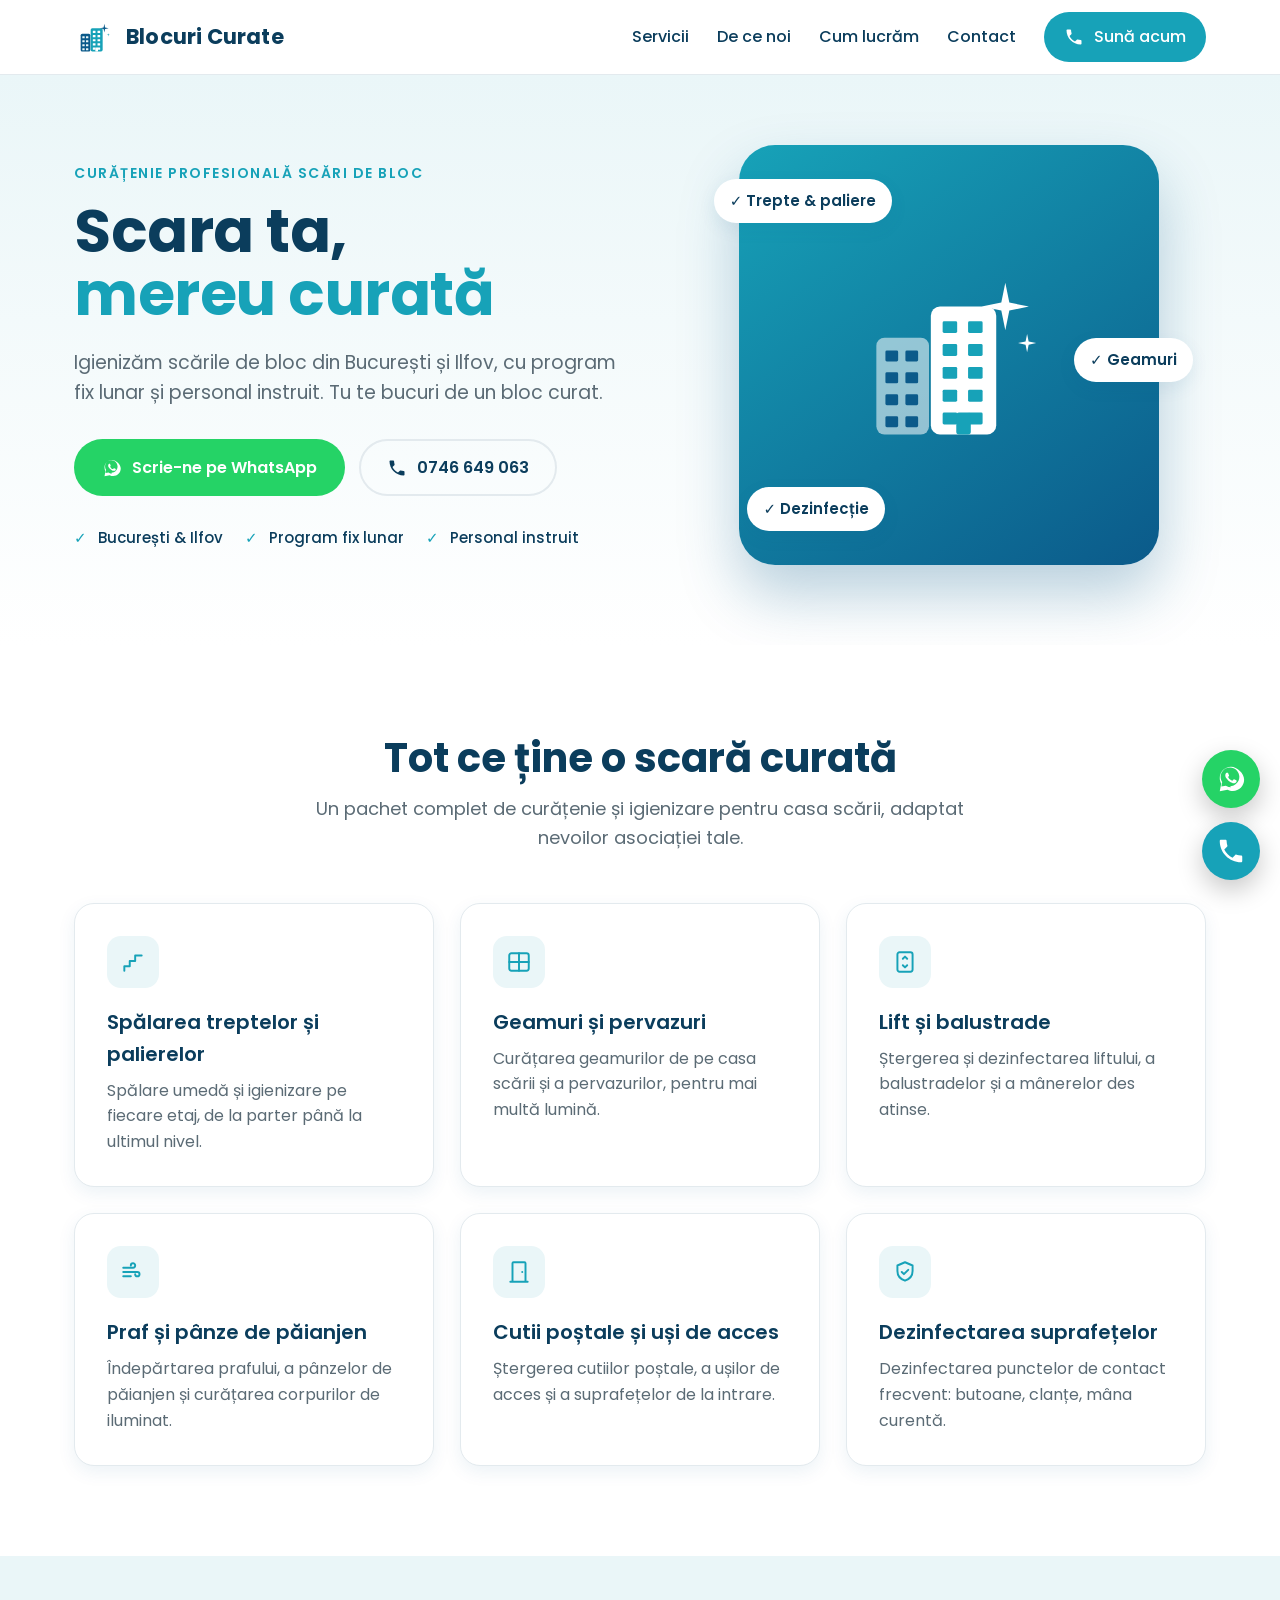
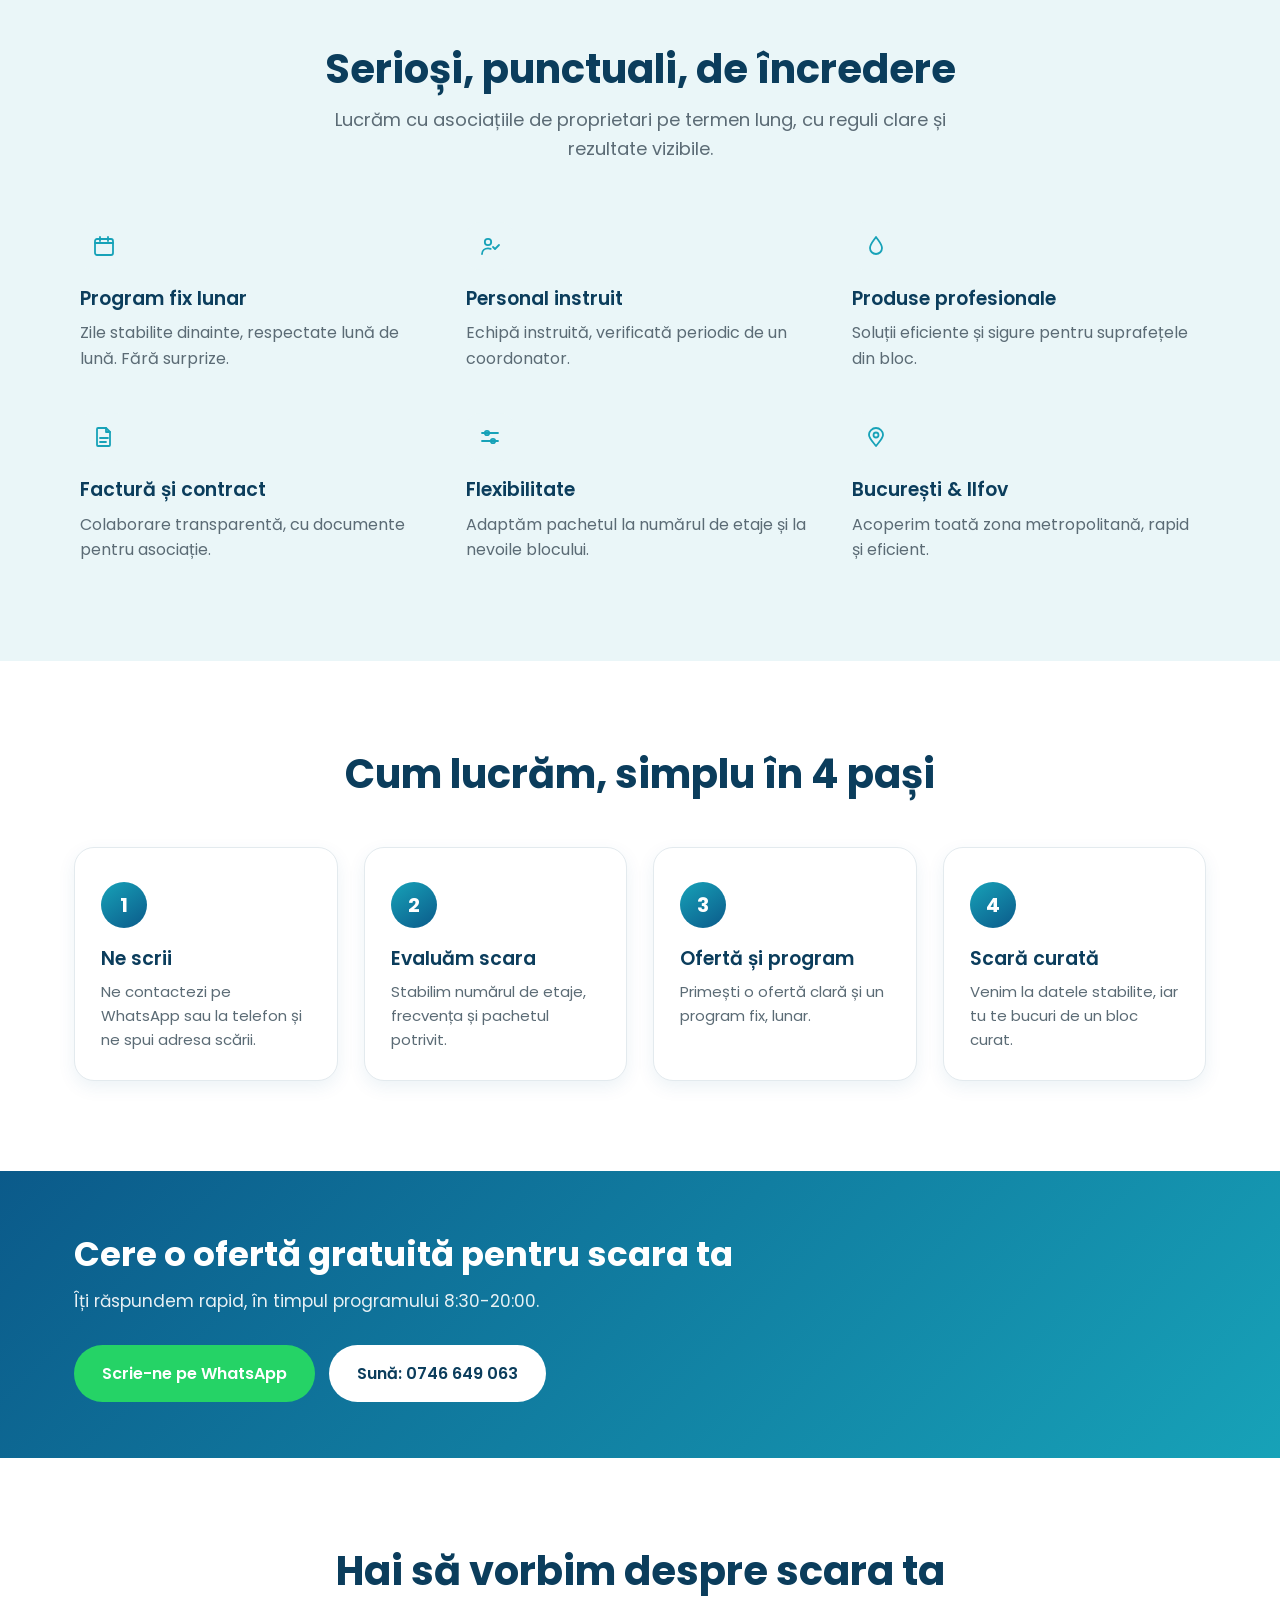
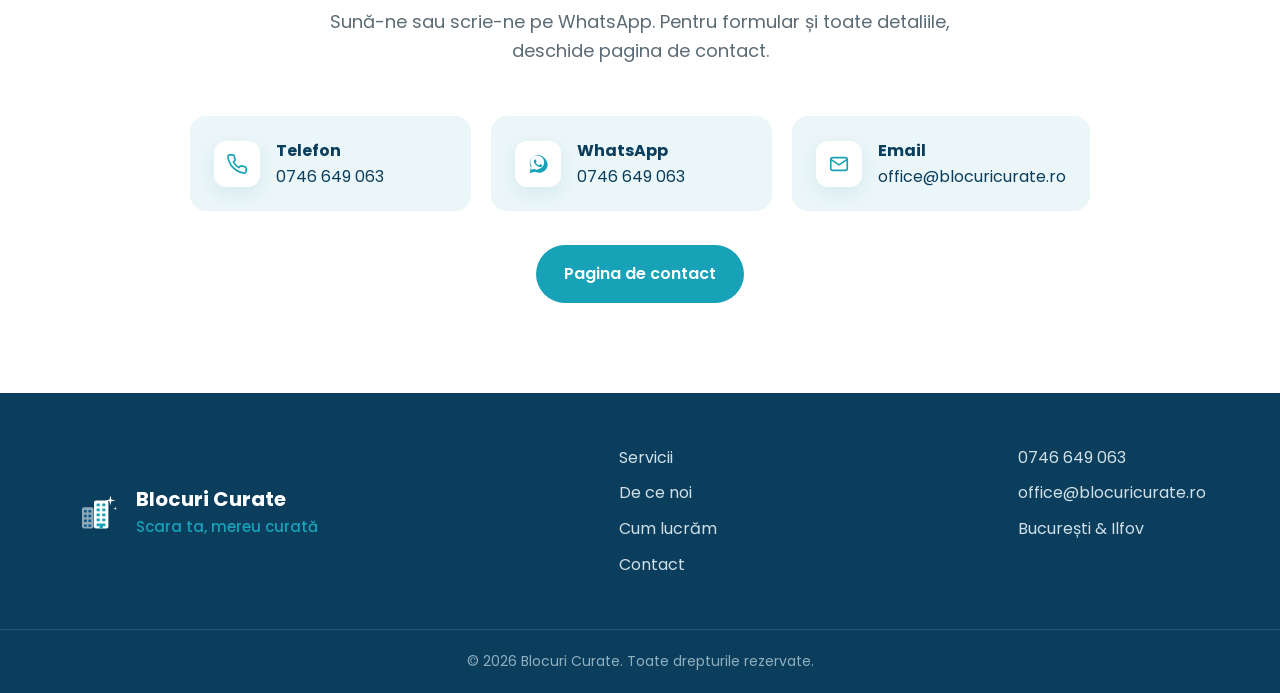
==== index.html @ 9af8fcad "Blocuri Curate - site de prezentare (preview) Site static de prezentare pentru firma de curatenie Bl" ====
<!doctype html>
<html lang="ro">
<head>
<meta charset="utf-8">
<meta name="viewport" content="width=device-width, initial-scale=1">
<title>Blocuri Curate | Curățenie profesională scări de bloc București și Ilfov</title>
<meta name="description" content="Curățenie profesională pentru scări de bloc în București și Ilfov. Program fix lunar, personal instruit, produse profesionale. Scara ta, mereu curată. Cere ofertă pe WhatsApp.">
<meta name="theme-color" content="#17A2B8">
<link rel="icon" href="assets/favicon.svg" type="image/svg+xml">
<link rel="canonical" href="https://blocuricurate.ro/">

<!-- Open Graph -->
<meta property="og:type" content="website">
<meta property="og:title" content="Blocuri Curate | Curățenie profesională scări de bloc">
<meta property="og:description" content="Program fix lunar, personal instruit, produse profesionale. Scara ta, mereu curată.">
<meta property="og:image" content="assets/og-image.png">
<meta property="og:locale" content="ro_RO">

<link rel="preload" href="assets/fonts/poppins-700-latin.woff2" as="font" type="font/woff2" crossorigin>
<link rel="preload" href="assets/fonts/poppins-400-latin.woff2" as="font" type="font/woff2" crossorigin>
<link rel="stylesheet" href="styles.css">

<!-- Local business structured data -->
<script type="application/ld+json">
{
  "@context": "https://schema.org",
  "@type": "CleaningService",
  "name": "Blocuri Curate",
  "description": "Curățenie profesională pentru scări de bloc în București și Ilfov.",
  "url": "https://blocuricurate.ro/",
  "telephone": "+40746649063",
  "areaServed": ["București", "Ilfov"],
  "slogan": "Scara ta, mereu curată",
  "openingHours": "Mo-Su 08:30-20:00"
}
</script>
</head>
<body>

<!-- ============ HEADER ============ -->
<header class="site-header" id="top">
  <div class="container header-inner">
    <a href="#top" class="brand" aria-label="Blocuri Curate - acasă">
      <img src="assets/logo-color.svg" alt="" class="brand-mark">
      <span class="brand-name">Blocuri&nbsp;Curate</span>
    </a>

    <nav class="nav" id="nav">
      <a href="#servicii">Servicii</a>
      <a href="#de-ce-noi">De ce noi</a>
      <a href="#cum-lucram">Cum lucrăm</a>
      <a href="contact.html">Contact</a>
      <a href="tel:+40746649063" class="btn btn-call btn-sm nav-cta">
        <svg viewBox="0 0 24 24" class="ico" aria-hidden="true"><path d="M6.6 10.8c1.4 2.8 3.8 5.1 6.6 6.6l2.2-2.2c.3-.3.7-.4 1-.2 1.1.4 2.3.6 3.6.6.6 0 1 .4 1 1V20c0 .6-.4 1-1 1C10.6 21 3 13.4 3 4c0-.6.4-1 1-1h3.5c.6 0 1 .4 1 1 0 1.2.2 2.4.6 3.6.1.4 0 .8-.3 1l-2.2 2.2z"/></svg>
        Sună acum
      </a>
    </nav>

    <button class="menu-toggle" id="menuToggle" aria-label="Meniu" aria-expanded="false">
      <span></span><span></span><span></span>
    </button>
  </div>
</header>

<!-- ============ HERO ============ -->
<section class="hero">
  <div class="container hero-inner">
    <div class="hero-copy">
      <span class="eyebrow">Curățenie profesională scări de bloc</span>
      <h1>Scara ta,<br><span class="accent">mereu curată</span></h1>
      <p class="lead">Igienizăm scările de bloc din București și Ilfov, cu program fix lunar și personal instruit. Tu te bucuri de un bloc curat.</p>
      <div class="hero-cta">
        <a href="https://wa.me/40746649063?text=Bun%C4%83%20ziua!%20A%C8%99%20dori%20o%20ofert%C4%83%20pentru%20cur%C4%83%C8%9Benia%20sc%C4%83rii%20de%20bloc." class="btn btn-wa" target="_blank" rel="noopener">
          <svg viewBox="0 0 32 32" class="ico" aria-hidden="true"><path d="M16 3C9.4 3 4 8.4 4 15c0 2.1.5 4.1 1.6 5.9L4 29l8.3-1.6c1.7.9 3.6 1.4 5.7 1.4h0c6.6 0 12-5.4 12-12S22.6 3 16 3zm0 21.8c-1.8 0-3.5-.5-5-1.4l-.4-.2-4.9.9.9-4.8-.2-.4c-1-1.6-1.5-3.4-1.5-5.3 0-5.5 4.5-10 10-10s10 4.5 10 10-4.5 10-9.8 10zm5.5-7.5c-.3-.2-1.8-.9-2.1-1-.3-.1-.5-.2-.7.2s-.8 1-.9 1.1c-.2.2-.3.2-.6.1-.3-.2-1.3-.5-2.5-1.5-.9-.8-1.5-1.8-1.7-2.1-.2-.3 0-.5.1-.6l.5-.5c.1-.2.2-.3.3-.5.1-.2 0-.4 0-.5s-.7-1.6-.9-2.2c-.2-.6-.5-.5-.7-.5h-.6c-.2 0-.5.1-.8.4-.3.3-1 1-1 2.5s1.1 2.9 1.2 3.1c.2.2 2.1 3.2 5.1 4.5.7.3 1.3.5 1.7.6.7.2 1.4.2 1.9.1.6-.1 1.8-.7 2-1.5.3-.7.3-1.4.2-1.5-.1-.1-.3-.2-.6-.3z"/></svg>
          Scrie-ne pe WhatsApp
        </a>
        <a href="tel:+40746649063" class="btn btn-outline">
          <svg viewBox="0 0 24 24" class="ico" aria-hidden="true"><path d="M6.6 10.8c1.4 2.8 3.8 5.1 6.6 6.6l2.2-2.2c.3-.3.7-.4 1-.2 1.1.4 2.3.6 3.6.6.6 0 1 .4 1 1V20c0 .6-.4 1-1 1C10.6 21 3 13.4 3 4c0-.6.4-1 1-1h3.5c.6 0 1 .4 1 1 0 1.2.2 2.4.6 3.6.1.4 0 .8-.3 1l-2.2 2.2z"/></svg>
          0746 649 063
        </a>
      </div>
      <ul class="hero-trust">
        <li>București &amp; Ilfov</li>
        <li>Program fix lunar</li>
        <li>Personal instruit</li>
      </ul>
    </div>

    <div class="hero-visual" aria-hidden="true">
      <div class="hero-card">
        <img src="assets/logo-white.svg" alt="" class="hero-mark">
        <div class="hero-badge badge-1">✓ Trepte &amp; paliere</div>
        <div class="hero-badge badge-2">✓ Geamuri</div>
        <div class="hero-badge badge-3">✓ Dezinfecție</div>
      </div>
    </div>
  </div>
</section>

<!-- ============ SERVICII ============ -->
<section class="section" id="servicii">
  <div class="container">
    <div class="section-head">
      <h2>Tot ce ține o scară curată</h2>
      <p>Un pachet complet de curățenie și igienizare pentru casa scării, adaptat nevoilor asociației tale.</p>
    </div>
    <div class="grid grid-3">
      <article class="card svc">
        <span class="icon-chip"><svg class="ic"><use href="assets/icons.svg#i-stairs"></use></svg></span>
        <h3>Spălarea treptelor și palierelor</h3>
        <p>Spălare umedă și igienizare pe fiecare etaj, de la parter până la ultimul nivel.</p>
      </article>
      <article class="card svc">
        <span class="icon-chip"><svg class="ic"><use href="assets/icons.svg#i-window"></use></svg></span>
        <h3>Geamuri și pervazuri</h3>
        <p>Curățarea geamurilor de pe casa scării și a pervazurilor, pentru mai multă lumină.</p>
      </article>
      <article class="card svc">
        <span class="icon-chip"><svg class="ic"><use href="assets/icons.svg#i-elevator"></use></svg></span>
        <h3>Lift și balustrade</h3>
        <p>Ștergerea și dezinfectarea liftului, a balustradelor și a mânerelor des atinse.</p>
      </article>
      <article class="card svc">
        <span class="icon-chip"><svg class="ic"><use href="assets/icons.svg#i-wind"></use></svg></span>
        <h3>Praf și pânze de păianjen</h3>
        <p>Îndepărtarea prafului, a pânzelor de păianjen și curățarea corpurilor de iluminat.</p>
      </article>
      <article class="card svc">
        <span class="icon-chip"><svg class="ic"><use href="assets/icons.svg#i-door"></use></svg></span>
        <h3>Cutii poștale și uși de acces</h3>
        <p>Ștergerea cutiilor poștale, a ușilor de acces și a suprafețelor de la intrare.</p>
      </article>
      <article class="card svc">
        <span class="icon-chip"><svg class="ic"><use href="assets/icons.svg#i-shield"></use></svg></span>
        <h3>Dezinfectarea suprafețelor</h3>
        <p>Dezinfectarea punctelor de contact frecvent: butoane, clanțe, mâna curentă.</p>
      </article>
    </div>
  </div>
</section>

<!-- ============ DE CE NOI ============ -->
<section class="section section-alt" id="de-ce-noi">
  <div class="container">
    <div class="section-head">
      <h2>Serioși, punctuali, de încredere</h2>
      <p>Lucrăm cu asociațiile de proprietari pe termen lung, cu reguli clare și rezultate vizibile.</p>
    </div>
    <div class="grid grid-3">
      <div class="feat"><span class="icon-chip"><svg class="ic"><use href="assets/icons.svg#i-calendar"></use></svg></span><h3>Program fix lunar</h3><p>Zile stabilite dinainte, respectate lună de lună. Fără surprize.</p></div>
      <div class="feat"><span class="icon-chip"><svg class="ic"><use href="assets/icons.svg#i-user-check"></use></svg></span><h3>Personal instruit</h3><p>Echipă instruită, verificată periodic de un coordonator.</p></div>
      <div class="feat"><span class="icon-chip"><svg class="ic"><use href="assets/icons.svg#i-droplet"></use></svg></span><h3>Produse profesionale</h3><p>Soluții eficiente și sigure pentru suprafețele din bloc.</p></div>
      <div class="feat"><span class="icon-chip"><svg class="ic"><use href="assets/icons.svg#i-file"></use></svg></span><h3>Factură și contract</h3><p>Colaborare transparentă, cu documente pentru asociație.</p></div>
      <div class="feat"><span class="icon-chip"><svg class="ic"><use href="assets/icons.svg#i-sliders"></use></svg></span><h3>Flexibilitate</h3><p>Adaptăm pachetul la numărul de etaje și la nevoile blocului.</p></div>
      <div class="feat"><span class="icon-chip"><svg class="ic"><use href="assets/icons.svg#i-pin"></use></svg></span><h3>București &amp; Ilfov</h3><p>Acoperim toată zona metropolitană, rapid și eficient.</p></div>
    </div>
  </div>
</section>

<!-- ============ CUM LUCRAM ============ -->
<section class="section" id="cum-lucram">
  <div class="container">
    <div class="section-head">
      <h2>Cum lucrăm, simplu în 4 pași</h2>
    </div>
    <div class="grid grid-4 steps">
      <div class="step"><span class="step-n">1</span><h3>Ne scrii</h3><p>Ne contactezi pe WhatsApp sau la telefon și ne spui adresa scării.</p></div>
      <div class="step"><span class="step-n">2</span><h3>Evaluăm scara</h3><p>Stabilim numărul de etaje, frecvența și pachetul potrivit.</p></div>
      <div class="step"><span class="step-n">3</span><h3>Ofertă și program</h3><p>Primești o ofertă clară și un program fix, lunar.</p></div>
      <div class="step"><span class="step-n">4</span><h3>Scară curată</h3><p>Venim la datele stabilite, iar tu te bucuri de un bloc curat.</p></div>
    </div>
  </div>
</section>

<!-- ============ CTA BAND ============ -->
<section class="cta-band">
  <div class="container cta-inner">
    <div>
      <h2>Cere o ofertă gratuită pentru scara ta</h2>
      <p>Îți răspundem rapid, în timpul programului 8:30-20:00.</p>
    </div>
    <div class="cta-actions">
      <a href="https://wa.me/40746649063?text=Bun%C4%83%20ziua!%20A%C8%99%20dori%20o%20ofert%C4%83%20pentru%20cur%C4%83%C8%9Benia%20sc%C4%83rii%20de%20bloc." class="btn btn-wa" target="_blank" rel="noopener">Scrie-ne pe WhatsApp</a>
      <a href="tel:+40746649063" class="btn btn-light">Sună: 0746 649 063</a>
    </div>
  </div>
</section>

<!-- ============ CONTACT ============ -->
<section class="section" id="contact">
  <div class="container">
    <div class="section-head">
      <h2>Hai să vorbim despre scara ta</h2>
      <p>Sună-ne sau scrie-ne pe WhatsApp. Pentru formular și toate detaliile, deschide pagina de contact.</p>
    </div>

    <div class="quick-contact">
      <a class="qcard" href="tel:+40746649063">
        <span class="info-ico"><svg class="ic"><use href="assets/icons.svg#i-phone"></use></svg></span>
        <span><strong>Telefon</strong><br>0746 649 063</span>
      </a>
      <a class="qcard" href="https://wa.me/40746649063" target="_blank" rel="noopener">
        <span class="info-ico"><svg class="ic"><use href="assets/icons.svg#i-whatsapp"></use></svg></span>
        <span><strong>WhatsApp</strong><br>0746 649 063</span>
      </a>
      <a class="qcard" href="mailto:office@blocuricurate.ro">
        <span class="info-ico"><svg class="ic"><use href="assets/icons.svg#i-mail"></use></svg></span>
        <span><strong>Email</strong><br>office@blocuricurate.ro</span>
      </a>
    </div>

    <div class="center-cta">
      <a href="contact.html" class="btn btn-call">Pagina de contact</a>
    </div>
  </div>
</section>

<!-- ============ FOOTER ============ -->
<footer class="site-footer">
  <div class="container footer-inner">
    <div class="footer-brand">
      <img src="assets/logo-white.svg" alt="" class="footer-mark">
      <div>
        <div class="footer-name">Blocuri Curate</div>
        <div class="footer-tag">Scara ta, mereu curată</div>
      </div>
    </div>
    <nav class="footer-nav">
      <a href="#servicii">Servicii</a>
      <a href="#de-ce-noi">De ce noi</a>
      <a href="#cum-lucram">Cum lucrăm</a>
      <a href="contact.html">Contact</a>
    </nav>
    <div class="footer-contact">
      <a href="tel:+40746649063">0746 649 063</a>
      <a href="mailto:office@blocuricurate.ro">office@blocuricurate.ro</a>
      <span>București &amp; Ilfov</span>
    </div>
  </div>
  <div class="footer-bottom">
    <div class="container">© <span id="year"></span> Blocuri Curate. Toate drepturile rezervate.</div>
  </div>
</footer>

<!-- ============ FLOATING ACTIONS ============ -->
<div class="fab-stack">
  <a href="https://wa.me/40746649063?text=Bun%C4%83%20ziua!%20A%C8%99%20dori%20o%20ofert%C4%83%20pentru%20cur%C4%83%C8%9Benia%20sc%C4%83rii%20de%20bloc." class="fab fab-wa" target="_blank" rel="noopener" aria-label="Scrie-ne pe WhatsApp">
    <svg viewBox="0 0 32 32" aria-hidden="true"><path d="M16 3C9.4 3 4 8.4 4 15c0 2.1.5 4.1 1.6 5.9L4 29l8.3-1.6c1.7.9 3.6 1.4 5.7 1.4h0c6.6 0 12-5.4 12-12S22.6 3 16 3zm0 21.8c-1.8 0-3.5-.5-5-1.4l-.4-.2-4.9.9.9-4.8-.2-.4c-1-1.6-1.5-3.4-1.5-5.3 0-5.5 4.5-10 10-10s10 4.5 10 10-4.5 10-9.8 10zm5.5-7.5c-.3-.2-1.8-.9-2.1-1-.3-.1-.5-.2-.7.2s-.8 1-.9 1.1c-.2.2-.3.2-.6.1-.3-.2-1.3-.5-2.5-1.5-.9-.8-1.5-1.8-1.7-2.1-.2-.3 0-.5.1-.6l.5-.5c.1-.2.2-.3.3-.5.1-.2 0-.4 0-.5s-.7-1.6-.9-2.2c-.2-.6-.5-.5-.7-.5h-.6c-.2 0-.5.1-.8.4-.3.3-1 1-1 2.5s1.1 2.9 1.2 3.1c.2.2 2.1 3.2 5.1 4.5.7.3 1.3.5 1.7.6.7.2 1.4.2 1.9.1.6-.1 1.8-.7 2-1.5.3-.7.3-1.4.2-1.5-.1-.1-.3-.2-.6-.3z"/></svg>
  </a>
  <a href="tel:+40746649063" class="fab fab-call" aria-label="Sună acum">
    <svg viewBox="0 0 24 24" aria-hidden="true"><path d="M6.6 10.8c1.4 2.8 3.8 5.1 6.6 6.6l2.2-2.2c.3-.3.7-.4 1-.2 1.1.4 2.3.6 3.6.6.6 0 1 .4 1 1V20c0 .6-.4 1-1 1C10.6 21 3 13.4 3 4c0-.6.4-1 1-1h3.5c.6 0 1 .4 1 1 0 1.2.2 2.4.6 3.6.1.4 0 .8-.3 1l-2.2 2.2z"/></svg>
  </a>
</div>

<script src="script.js"></script>
</body>
</html>
---- styles.css ----
/* ============ FONTS (self-hosted Poppins) ============ */
@font-face{font-family:'Poppins';font-style:normal;font-weight:400;font-display:swap;src:url(assets/fonts/poppins-400-latin.woff2) format('woff2');unicode-range:U+0000-00FF,U+0131,U+0152-0153,U+02BB-02BC,U+02C6,U+02DA,U+02DC,U+0304,U+0308,U+0329,U+2000-206F,U+20AC,U+2122,U+2191,U+2193,U+2212,U+2215,U+FEFF,U+FFFD}
@font-face{font-family:'Poppins';font-style:normal;font-weight:400;font-display:swap;src:url(assets/fonts/poppins-400-latinext.woff2) format('woff2');unicode-range:U+0100-02BA,U+02BD-02C5,U+02C7-02CC,U+02CE-02D7,U+02DD-02FF,U+0304,U+0308,U+0329,U+1D00-1DBF,U+1E00-1E9F,U+1EF2-1EFF,U+2020,U+20A0-20AB,U+20AD-20C0,U+2113,U+2C60-2C7F,U+A720-A7FF}
@font-face{font-family:'Poppins';font-style:normal;font-weight:500;font-display:swap;src:url(assets/fonts/poppins-500-latin.woff2) format('woff2');unicode-range:U+0000-00FF,U+0131,U+0152-0153,U+02BB-02BC,U+02C6,U+02DA,U+02DC,U+0304,U+0308,U+0329,U+2000-206F,U+20AC,U+2122,U+2191,U+2193,U+2212,U+2215,U+FEFF,U+FFFD}
@font-face{font-family:'Poppins';font-style:normal;font-weight:500;font-display:swap;src:url(assets/fonts/poppins-500-latinext.woff2) format('woff2');unicode-range:U+0100-02BA,U+02BD-02C5,U+02C7-02CC,U+02CE-02D7,U+02DD-02FF,U+0304,U+0308,U+0329,U+1D00-1DBF,U+1E00-1E9F,U+1EF2-1EFF,U+2020,U+20A0-20AB,U+20AD-20C0,U+2113,U+2C60-2C7F,U+A720-A7FF}
@font-face{font-family:'Poppins';font-style:normal;font-weight:600;font-display:swap;src:url(assets/fonts/poppins-600-latin.woff2) format('woff2');unicode-range:U+0000-00FF,U+0131,U+0152-0153,U+02BB-02BC,U+02C6,U+02DA,U+02DC,U+0304,U+0308,U+0329,U+2000-206F,U+20AC,U+2122,U+2191,U+2193,U+2212,U+2215,U+FEFF,U+FFFD}
@font-face{font-family:'Poppins';font-style:normal;font-weight:600;font-display:swap;src:url(assets/fonts/poppins-600-latinext.woff2) format('woff2');unicode-range:U+0100-02BA,U+02BD-02C5,U+02C7-02CC,U+02CE-02D7,U+02DD-02FF,U+0304,U+0308,U+0329,U+1D00-1DBF,U+1E00-1E9F,U+1EF2-1EFF,U+2020,U+20A0-20AB,U+20AD-20C0,U+2113,U+2C60-2C7F,U+A720-A7FF}
@font-face{font-family:'Poppins';font-style:normal;font-weight:700;font-display:swap;src:url(assets/fonts/poppins-700-latin.woff2) format('woff2');unicode-range:U+0000-00FF,U+0131,U+0152-0153,U+02BB-02BC,U+02C6,U+02DA,U+02DC,U+0304,U+0308,U+0329,U+2000-206F,U+20AC,U+2122,U+2191,U+2193,U+2212,U+2215,U+FEFF,U+FFFD}
@font-face{font-family:'Poppins';font-style:normal;font-weight:700;font-display:swap;src:url(assets/fonts/poppins-700-latinext.woff2) format('woff2');unicode-range:U+0100-02BA,U+02BD-02C5,U+02C7-02CC,U+02CE-02D7,U+02DD-02FF,U+0304,U+0308,U+0329,U+1D00-1DBF,U+1E00-1E9F,U+1EF2-1EFF,U+2020,U+20A0-20AB,U+20AD-20C0,U+2113,U+2C60-2C7F,U+A720-A7FF}

/* ============ TOKENS ============ */
:root{
  --teal:#17A2B8; --teal-dk:#0E7C8F; --blue:#0B5A8A; --ink:#0B3D5C;
  --mist:#EAF6F8; --grey:#5B6B75; --line:#E3EAEE; --wa:#25D366; --wa-dk:#1DA851;
  --white:#fff; --surface:#ffffff; --page-bg:#ffffff; --header-bg:rgba(255,255,255,.9); --footer-bg:#0B3D5C;
  --radius:20px; --shadow:0 14px 40px rgba(11,90,138,.10);
  --shadow-sm:0 6px 18px rgba(11,90,138,.08);
  --container:1180px;
}
@media (prefers-color-scheme:dark){
  :root{
    --teal:#2CC4DB; --teal-dk:#17A2B8; --blue:#3A9BD1; --ink:#EAF4F8;
    --mist:#122A36; --grey:#9DB4BF; --line:#24414F;
    --surface:#13252F; --page-bg:#0D1A21; --header-bg:rgba(13,26,33,.85); --footer-bg:#0A151B;
    --shadow:0 14px 40px rgba(0,0,0,.45); --shadow-sm:0 6px 18px rgba(0,0,0,.35);
  }
}
*{margin:0;padding:0;box-sizing:border-box}
html{scroll-behavior:smooth}
html,body{overflow-x:hidden}
body{
  font-family:'Poppins',system-ui,-apple-system,Segoe UI,Roboto,sans-serif;
  color:var(--ink); background:var(--page-bg); line-height:1.6;
  -webkit-font-smoothing:antialiased;
}
img{max-width:100%;display:block}
a{color:inherit;text-decoration:none}
.container{max-width:var(--container);margin:0 auto;padding:0 24px}

/* ============ BUTTONS ============ */
.btn{
  display:inline-flex;align-items:center;gap:10px;justify-content:center;
  font-weight:600;font-size:16px;padding:14px 26px;border-radius:50px;
  border:2px solid transparent;cursor:pointer;transition:.2s ease;white-space:nowrap;
}
.btn .ico{width:20px;height:20px;fill:currentColor;flex:0 0 auto}
.btn-wa{background:var(--wa);color:#fff}
.btn-wa:hover{background:var(--wa-dk);transform:translateY(-2px)}
.btn-call{background:var(--teal);color:#fff}
.btn-call:hover{background:var(--teal-dk)}
.btn-outline{background:transparent;color:var(--ink);border-color:var(--line)}
.btn-outline:hover{border-color:var(--teal);color:var(--teal)}
.btn-light{background:#fff;color:#0B3D5C}
.btn-light:hover{transform:translateY(-2px)}
.btn-sm{padding:10px 18px;font-size:15px}
.btn-block{width:100%}

/* ============ HEADER ============ */
.site-header{
  position:sticky;top:0;z-index:50;background:var(--header-bg);
  backdrop-filter:blur(10px);border-bottom:1px solid var(--line);
}
.header-inner{display:flex;align-items:center;justify-content:space-between;height:74px}
.brand{display:flex;align-items:center;gap:12px}
.brand-mark{width:40px;height:40px}
.brand-name{font-weight:700;font-size:21px;color:var(--ink);letter-spacing:.2px}
.nav{display:flex;align-items:center;gap:28px}
.nav>a{font-weight:500;color:var(--ink);font-size:16px;transition:.2s}
.nav>a:hover{color:var(--teal)}
.nav .nav-cta{color:#fff}
.menu-toggle{display:none;flex-direction:column;gap:5px;background:none;border:0;cursor:pointer;padding:8px}
.menu-toggle span{width:26px;height:3px;background:var(--ink);border-radius:3px;transition:.25s}

/* ============ HERO ============ */
.hero{background:linear-gradient(180deg,var(--mist) 0%,var(--page-bg) 100%);overflow:hidden}
.hero-inner{display:grid;grid-template-columns:1.05fr .95fr;gap:50px;align-items:center;padding:70px 24px 80px}
.hero-copy,.hero-visual{min-width:0}
.eyebrow{display:inline-block;font-weight:600;font-size:14px;letter-spacing:1.5px;text-transform:uppercase;color:var(--teal);margin-bottom:16px}
.hero h1{font-size:clamp(38px,5.5vw,60px);line-height:1.05;font-weight:700;color:var(--ink);letter-spacing:-.5px}
.hero h1 .accent{color:var(--teal)}
.lead{font-size:19px;color:var(--grey);margin:22px 0 30px;max-width:560px}
.hero-cta{display:flex;flex-wrap:wrap;gap:14px}
.hero-trust{list-style:none;display:flex;flex-wrap:wrap;gap:22px;margin-top:30px}
.hero-trust li{position:relative;padding-left:24px;font-weight:500;color:var(--ink);font-size:15px}
.hero-trust li::before{content:"✓";position:absolute;left:0;color:var(--teal);font-weight:700}

.hero-visual{display:flex;justify-content:center}
.hero-card{
  position:relative;width:min(420px,90%);aspect-ratio:1/1;border-radius:36px;
  background:linear-gradient(145deg,var(--teal) 0%,var(--blue) 100%);
  box-shadow:0 30px 60px rgba(11,90,138,.28);display:flex;align-items:center;justify-content:center;
}
.hero-mark{width:52%}
.hero-badge{
  position:absolute;background:var(--surface);color:var(--ink);font-weight:600;font-size:15px;
  padding:10px 16px;border-radius:50px;box-shadow:var(--shadow-sm);white-space:nowrap;
}
.badge-1{top:8%;left:-6%}
.badge-2{top:46%;right:-8%}
.badge-3{bottom:8%;left:2%}

/* ============ SECTIONS ============ */
.section{padding:90px 0}
.section-alt{background:var(--mist)}
.section-head{text-align:center;max-width:680px;margin:0 auto 50px}
.section-head h2{font-size:clamp(28px,3.5vw,40px);font-weight:700;color:var(--ink);line-height:1.15}
.section-head p{color:var(--grey);font-size:18px;margin-top:14px}

.grid{display:grid;gap:26px}
.grid-3{grid-template-columns:repeat(3,1fr)}
.grid-4{grid-template-columns:repeat(4,1fr)}

.card{background:var(--surface);border:1px solid var(--line);border-radius:var(--radius);padding:32px;box-shadow:var(--shadow-sm);transition:.25s}
.svc:hover{transform:translateY(-4px);box-shadow:var(--shadow);border-color:transparent}
.ic{width:1em;height:1em;display:block}
.icon-chip{display:inline-flex;align-items:center;justify-content:center;width:52px;height:52px;border-radius:14px;background:var(--mist);color:var(--teal);margin-bottom:18px}
.icon-chip .ic{width:26px;height:26px}
.svc h3{font-size:20px;font-weight:600;margin-bottom:8px}
.svc p{color:var(--grey);font-size:16px}

.feat{padding:8px 6px}
.feat .icon-chip{width:48px;height:48px;margin-bottom:14px}
.feat .icon-chip .ic{width:24px;height:24px}
.feat h3{font-size:19px;font-weight:600;margin-bottom:6px}
.feat p{color:var(--grey);font-size:16px}

.steps .step{position:relative;background:var(--surface);border:1px solid var(--line);border-radius:var(--radius);padding:34px 26px 28px;box-shadow:var(--shadow-sm)}
.step-n{display:flex;align-items:center;justify-content:center;width:46px;height:46px;border-radius:50%;
  background:linear-gradient(145deg,var(--teal),var(--blue));color:#fff;font-weight:700;font-size:20px;margin-bottom:16px}
.step h3{font-size:19px;font-weight:600;margin-bottom:6px}
.step p{color:var(--grey);font-size:15px}

/* ============ CTA BAND ============ */
.cta-band{background:linear-gradient(135deg,var(--blue) 0%,var(--teal) 100%);color:#fff}
.cta-inner{display:flex;align-items:center;justify-content:space-between;gap:30px;padding:56px 24px;flex-wrap:wrap}
.cta-band h2{font-size:clamp(24px,3vw,34px);font-weight:700}
.cta-band p{opacity:.9;margin-top:6px;font-size:17px}
.cta-actions{display:flex;gap:14px;flex-wrap:wrap}

/* ============ CONTACT ============ */
.contact-grid{display:grid;grid-template-columns:1fr 1.1fr;gap:34px;align-items:start}
.contact-info{display:flex;flex-direction:column;gap:14px}
.info-row{display:flex;align-items:center;gap:16px;background:var(--mist);border-radius:16px;padding:20px 22px;transition:.2s}
a.info-row:hover{background:#dff0f4;transform:translateX(3px)}
.info-ico{flex:0 0 auto;width:46px;height:46px;background:var(--surface);color:var(--teal);border-radius:12px;display:flex;align-items:center;justify-content:center;box-shadow:var(--shadow-sm)}
.info-ico .ic{width:22px;height:22px}
.info-row strong{color:var(--ink);font-weight:600}
.info-row span:last-child{color:var(--grey);font-size:16px;line-height:1.4}

.contact-form{display:flex;flex-direction:column;gap:16px}
.field{display:flex;flex-direction:column;gap:6px}
.field label{font-weight:600;font-size:14px;color:var(--ink)}
.field input,.field textarea{
  font-family:inherit;font-size:16px;padding:13px 16px;border:1.5px solid var(--line);
  border-radius:12px;background:var(--surface);color:var(--ink);transition:.2s;resize:vertical;
}
.field input:focus,.field textarea:focus{outline:none;border-color:var(--teal);box-shadow:0 0 0 3px rgba(23,162,184,.12)}
.form-note{font-size:13px;color:var(--grey);text-align:center;margin-top:4px}
.form-note a{color:var(--teal);font-weight:600}

/* ============ QUICK CONTACT (home) ============ */
.quick-contact{display:grid;grid-template-columns:repeat(3,1fr);gap:20px;max-width:900px;margin:0 auto}
.qcard{display:flex;align-items:center;gap:16px;background:var(--mist);border-radius:16px;padding:22px 24px;transition:.2s}
.qcard:hover{background:#dff0f4;transform:translateY(-3px)}
.center-cta{text-align:center;margin-top:34px}

/* ============ CONTACT PAGE ============ */
.page-hero{background:linear-gradient(180deg,var(--mist) 0%,#fff 100%);padding:64px 0 40px;text-align:center}
.page-hero .eyebrow{margin-bottom:12px}
.page-hero h1{font-size:clamp(30px,4vw,44px);font-weight:700;color:var(--ink)}
.page-hero p{color:var(--grey);font-size:18px;margin:14px auto 0;max-width:620px}
.map-wrap{margin-top:44px;border-radius:var(--radius);overflow:hidden;border:1px solid var(--line);box-shadow:var(--shadow-sm)}
.map-wrap iframe{display:block;width:100%;height:360px;border:0}

/* ============ FOOTER ============ */
.site-footer{background:var(--footer-bg);color:#cfe0e8}
.footer-inner{display:flex;justify-content:space-between;gap:30px;padding:52px 24px;flex-wrap:wrap}
.footer-brand{display:flex;align-items:center;gap:14px}
.footer-mark{width:48px;height:48px}
.footer-name{font-weight:700;font-size:20px;color:#fff}
.footer-tag{color:var(--teal);font-weight:500;font-size:15px}
.footer-nav{display:flex;flex-direction:column;gap:10px}
.footer-nav a:hover{color:#fff}
.footer-contact{display:flex;flex-direction:column;gap:10px}
.footer-contact a:hover{color:#fff}
.footer-bottom{border-top:1px solid rgba(255,255,255,.12);padding:20px 0;font-size:14px;color:#8fb0bf;text-align:center}

/* ============ FLOATING ACTIONS ============ */
.fab-stack{position:fixed;right:20px;bottom:20px;z-index:60;display:flex;flex-direction:column;gap:14px}
.fab{width:58px;height:58px;border-radius:50%;display:flex;align-items:center;justify-content:center;
  box-shadow:0 10px 26px rgba(0,0,0,.22);transition:.2s;color:#fff}
.fab svg{width:30px;height:30px;fill:#fff}
.fab:hover{transform:scale(1.08)}
.fab-wa{background:var(--wa)}
.fab-call{background:var(--teal)}
.fab-wa{animation:pulse 2.4s infinite}
@keyframes pulse{0%{box-shadow:0 10px 26px rgba(0,0,0,.22),0 0 0 0 rgba(37,211,102,.5)}70%{box-shadow:0 10px 26px rgba(0,0,0,.22),0 0 0 16px rgba(37,211,102,0)}100%{box-shadow:0 10px 26px rgba(0,0,0,.22),0 0 0 0 rgba(37,211,102,0)}}

/* ============ REVEAL ============ */
.reveal{opacity:0;transform:translateY(24px);transition:opacity .6s ease,transform .6s ease}
.reveal.in{opacity:1;transform:none}

/* ============ RESPONSIVE ============ */
@media (max-width:900px){
  .grid-3{grid-template-columns:repeat(2,1fr)}
  .grid-4{grid-template-columns:repeat(2,1fr)}
  .hero-inner{grid-template-columns:1fr;padding-bottom:60px}
  .hero-visual{order:-1}
  .hero-card{width:min(320px,80%)}
  .contact-grid{grid-template-columns:1fr}
  .nav{
    position:fixed;top:74px;left:0;right:0;background:var(--surface);flex-direction:column;
    align-items:stretch;gap:0;padding:10px 24px 20px;border-bottom:1px solid var(--line);
    transform:translateY(-140%);transition:transform .3s ease;box-shadow:var(--shadow)
  }
  .nav.open{transform:translateY(0)}
  .nav>a{padding:14px 4px;border-bottom:1px solid var(--line)}
  .nav .nav-cta{margin-top:12px;justify-content:center}
  .menu-toggle{display:flex}
  .menu-toggle.open span:nth-child(1){transform:translateY(8px) rotate(45deg)}
  .menu-toggle.open span:nth-child(2){opacity:0}
  .menu-toggle.open span:nth-child(3){transform:translateY(-8px) rotate(-45deg)}
}
@media (max-width:560px){
  .grid-3,.grid-4{grid-template-columns:1fr}
  .section{padding:64px 0}
  .cta-inner{flex-direction:column;text-align:center}
  .cta-actions{justify-content:center}
  .footer-inner{flex-direction:column}
  .hero-badge{font-size:13px;padding:8px 12px}
  .badge-1{left:0}
  .badge-2{right:0}
  .badge-3{left:0}
  .quick-contact{grid-template-columns:1fr}
}

/* ============ REDUCED MOTION (a11y) ============ */
@media (prefers-reduced-motion: reduce){
  *,*::before,*::after{animation-duration:.001ms!important;animation-iteration-count:1!important;transition-duration:.001ms!important;scroll-behavior:auto!important}
  html{scroll-behavior:auto}
  .reveal{opacity:1!important;transform:none!important}
  .fab-wa{animation:none!important}
}
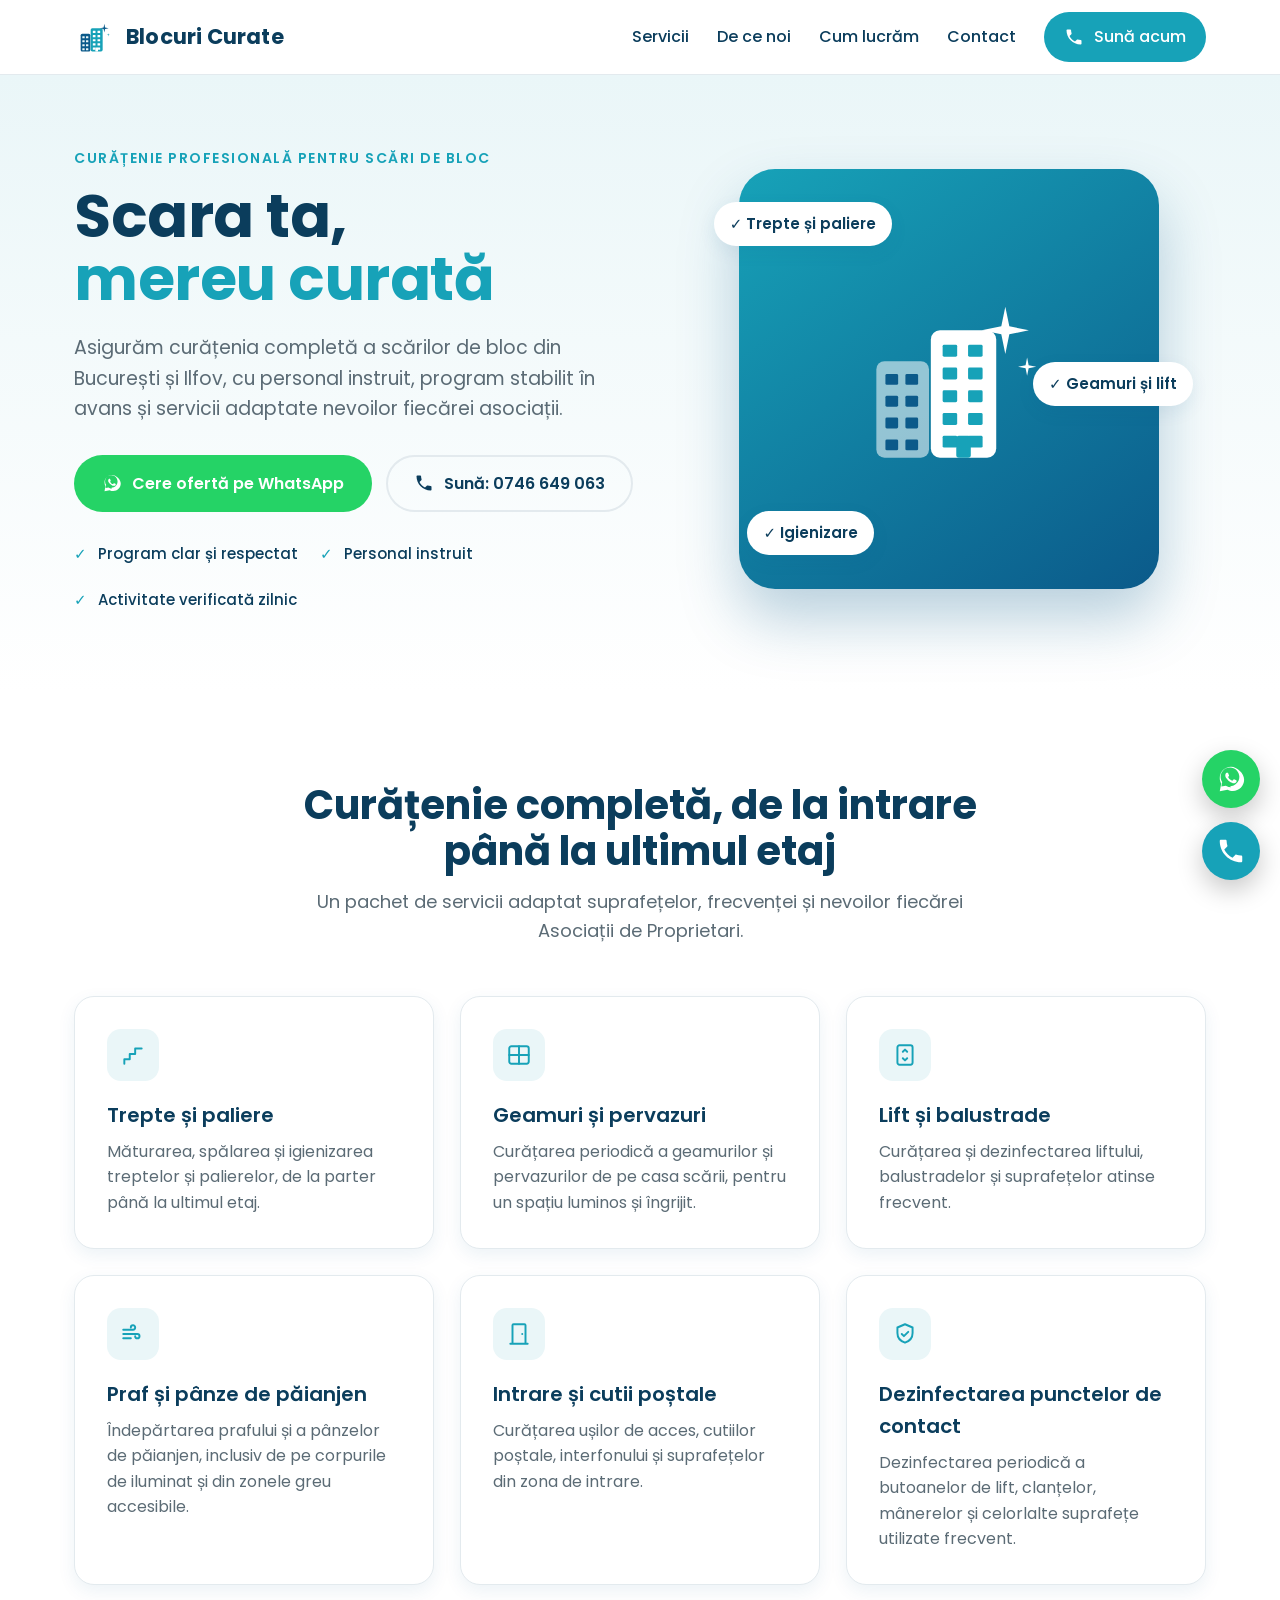
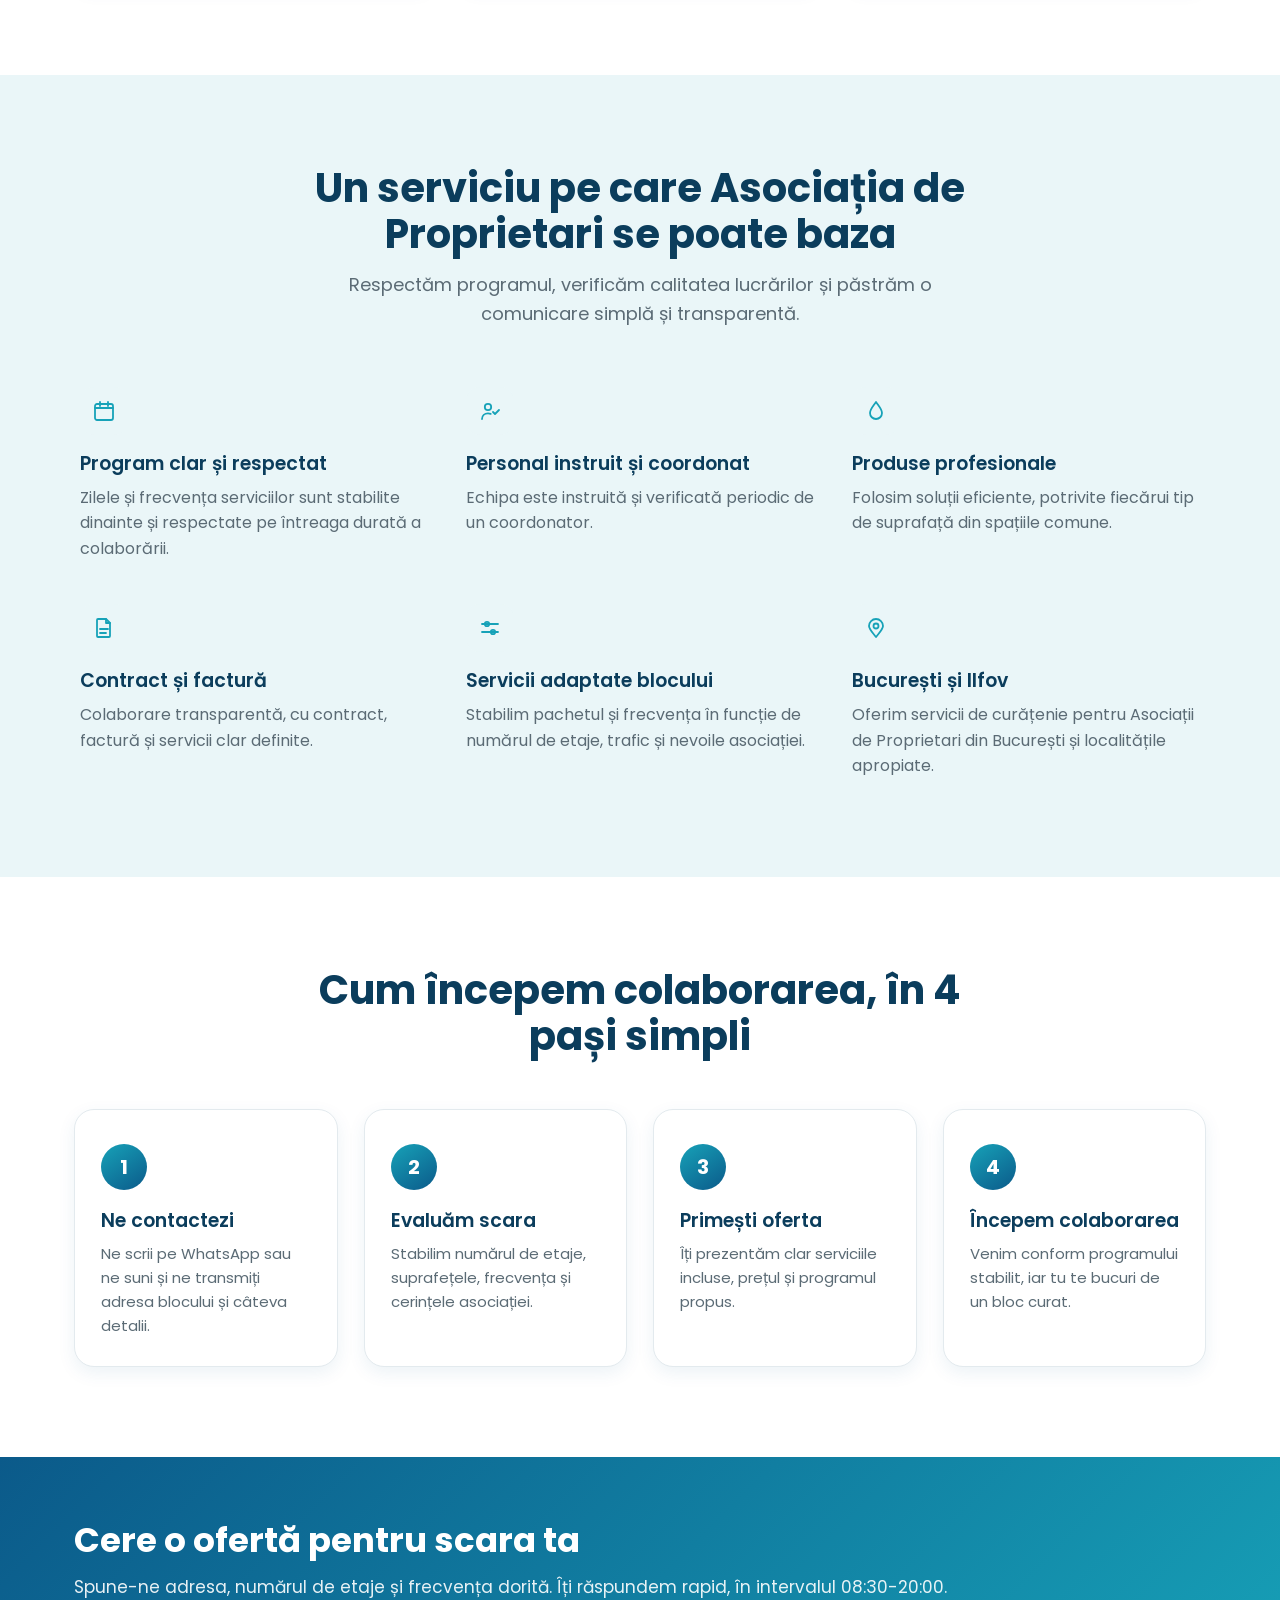
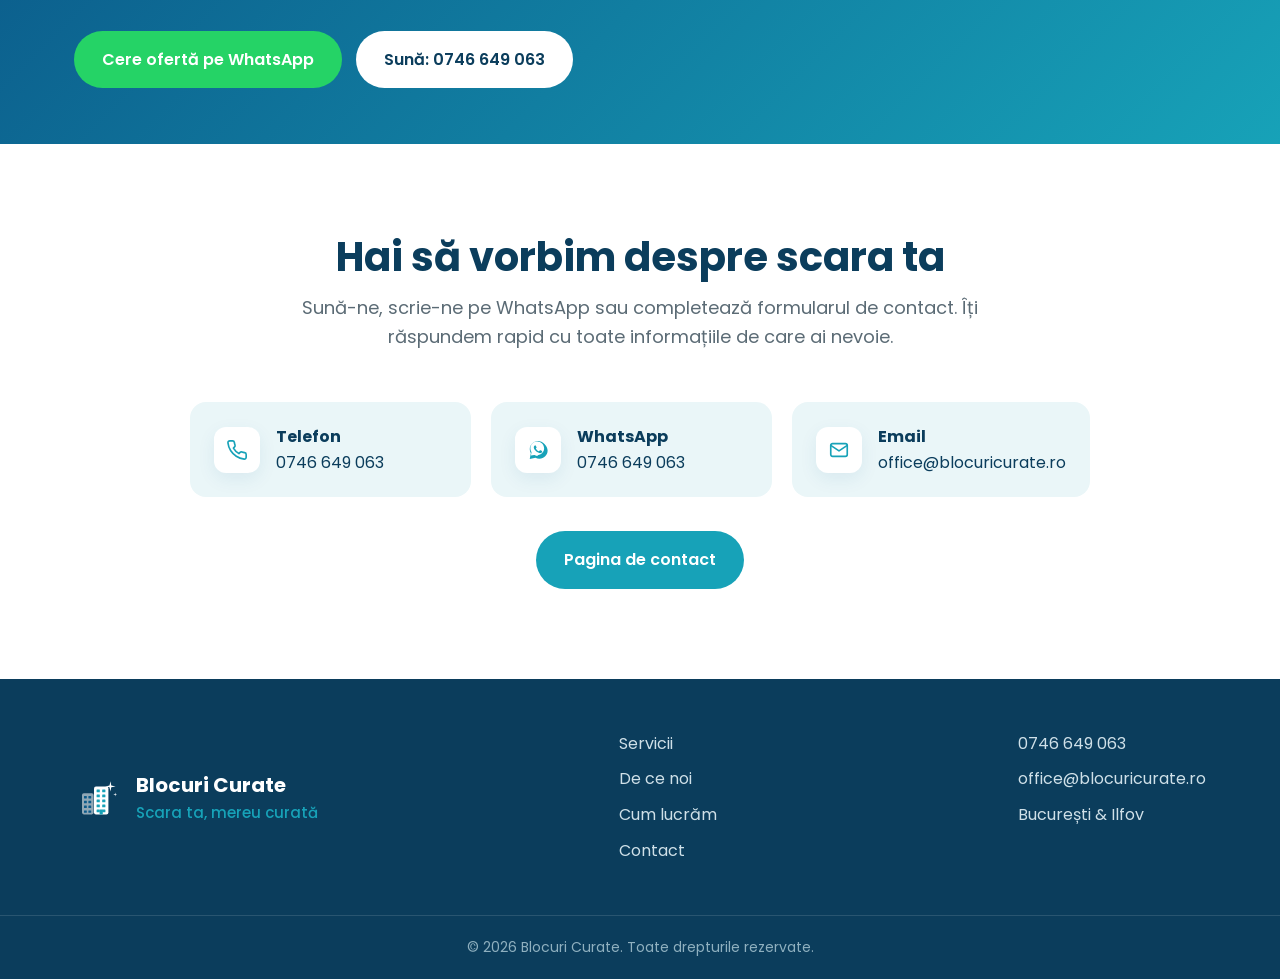
==== commit d67ccb1c: "Actualizare texte site (feedback client) Titluri, descrieri servicii/beneficii, pasi, hero, CTA si c" ====
--- a/index.html
+++ b/index.html
@@ -66,32 +66,32 @@
 <section class="hero">
   <div class="container hero-inner">
     <div class="hero-copy">
-      <span class="eyebrow">Curățenie profesională scări de bloc</span>
+      <span class="eyebrow">Curățenie profesională pentru scări de bloc</span>
       <h1>Scara ta,<br><span class="accent">mereu curată</span></h1>
-      <p class="lead">Igienizăm scările de bloc din București și Ilfov, cu program fix lunar și personal instruit. Tu te bucuri de un bloc curat.</p>
+      <p class="lead">Asigurăm curățenia completă a scărilor de bloc din București și Ilfov, cu personal instruit, program stabilit în avans și servicii adaptate nevoilor fiecărei asociații.</p>
       <div class="hero-cta">
         <a href="https://wa.me/40746649063?text=Bun%C4%83%20ziua!%20A%C8%99%20dori%20o%20ofert%C4%83%20pentru%20cur%C4%83%C8%9Benia%20sc%C4%83rii%20de%20bloc." class="btn btn-wa" target="_blank" rel="noopener">
           <svg viewBox="0 0 32 32" class="ico" aria-hidden="true"><path d="M16 3C9.4 3 4 8.4 4 15c0 2.1.5 4.1 1.6 5.9L4 29l8.3-1.6c1.7.9 3.6 1.4 5.7 1.4h0c6.6 0 12-5.4 12-12S22.6 3 16 3zm0 21.8c-1.8 0-3.5-.5-5-1.4l-.4-.2-4.9.9.9-4.8-.2-.4c-1-1.6-1.5-3.4-1.5-5.3 0-5.5 4.5-10 10-10s10 4.5 10 10-4.5 10-9.8 10zm5.5-7.5c-.3-.2-1.8-.9-2.1-1-.3-.1-.5-.2-.7.2s-.8 1-.9 1.1c-.2.2-.3.2-.6.1-.3-.2-1.3-.5-2.5-1.5-.9-.8-1.5-1.8-1.7-2.1-.2-.3 0-.5.1-.6l.5-.5c.1-.2.2-.3.3-.5.1-.2 0-.4 0-.5s-.7-1.6-.9-2.2c-.2-.6-.5-.5-.7-.5h-.6c-.2 0-.5.1-.8.4-.3.3-1 1-1 2.5s1.1 2.9 1.2 3.1c.2.2 2.1 3.2 5.1 4.5.7.3 1.3.5 1.7.6.7.2 1.4.2 1.9.1.6-.1 1.8-.7 2-1.5.3-.7.3-1.4.2-1.5-.1-.1-.3-.2-.6-.3z"/></svg>
-          Scrie-ne pe WhatsApp
+          Cere ofertă pe WhatsApp
         </a>
         <a href="tel:+40746649063" class="btn btn-outline">
           <svg viewBox="0 0 24 24" class="ico" aria-hidden="true"><path d="M6.6 10.8c1.4 2.8 3.8 5.1 6.6 6.6l2.2-2.2c.3-.3.7-.4 1-.2 1.1.4 2.3.6 3.6.6.6 0 1 .4 1 1V20c0 .6-.4 1-1 1C10.6 21 3 13.4 3 4c0-.6.4-1 1-1h3.5c.6 0 1 .4 1 1 0 1.2.2 2.4.6 3.6.1.4 0 .8-.3 1l-2.2 2.2z"/></svg>
-          0746 649 063
+          Sună: 0746 649 063
         </a>
       </div>
       <ul class="hero-trust">
-        <li>București &amp; Ilfov</li>
-        <li>Program fix lunar</li>
+        <li>Program clar și respectat</li>
         <li>Personal instruit</li>
+        <li>Activitate verificată zilnic</li>
       </ul>
     </div>
 
     <div class="hero-visual" aria-hidden="true">
       <div class="hero-card">
         <img src="assets/logo-white.svg" alt="" class="hero-mark">
-        <div class="hero-badge badge-1">✓ Trepte &amp; paliere</div>
-        <div class="hero-badge badge-2">✓ Geamuri</div>
-        <div class="hero-badge badge-3">✓ Dezinfecție</div>
+        <div class="hero-badge badge-1">✓ Trepte și paliere</div>
+        <div class="hero-badge badge-2">✓ Geamuri și lift</div>
+        <div class="hero-badge badge-3">✓ Igienizare</div>
       </div>
     </div>
   </div>
@@ -101,39 +101,39 @@
 <section class="section" id="servicii">
   <div class="container">
     <div class="section-head">
-      <h2>Tot ce ține o scară curată</h2>
-      <p>Un pachet complet de curățenie și igienizare pentru casa scării, adaptat nevoilor asociației tale.</p>
+      <h2>Curățenie completă, de la intrare până la ultimul etaj</h2>
+      <p>Un pachet de servicii adaptat suprafețelor, frecvenței și nevoilor fiecărei Asociații de Proprietari.</p>
     </div>
     <div class="grid grid-3">
       <article class="card svc">
         <span class="icon-chip"><svg class="ic"><use href="assets/icons.svg#i-stairs"></use></svg></span>
-        <h3>Spălarea treptelor și palierelor</h3>
-        <p>Spălare umedă și igienizare pe fiecare etaj, de la parter până la ultimul nivel.</p>
+        <h3>Trepte și paliere</h3>
+        <p>Măturarea, spălarea și igienizarea treptelor și palierelor, de la parter până la ultimul etaj.</p>
       </article>
       <article class="card svc">
         <span class="icon-chip"><svg class="ic"><use href="assets/icons.svg#i-window"></use></svg></span>
         <h3>Geamuri și pervazuri</h3>
-        <p>Curățarea geamurilor de pe casa scării și a pervazurilor, pentru mai multă lumină.</p>
+        <p>Curățarea periodică a geamurilor și pervazurilor de pe casa scării, pentru un spațiu luminos și îngrijit.</p>
       </article>
       <article class="card svc">
         <span class="icon-chip"><svg class="ic"><use href="assets/icons.svg#i-elevator"></use></svg></span>
         <h3>Lift și balustrade</h3>
-        <p>Ștergerea și dezinfectarea liftului, a balustradelor și a mânerelor des atinse.</p>
+        <p>Curățarea și dezinfectarea liftului, balustradelor și suprafețelor atinse frecvent.</p>
       </article>
       <article class="card svc">
         <span class="icon-chip"><svg class="ic"><use href="assets/icons.svg#i-wind"></use></svg></span>
         <h3>Praf și pânze de păianjen</h3>
-        <p>Îndepărtarea prafului, a pânzelor de păianjen și curățarea corpurilor de iluminat.</p>
+        <p>Îndepărtarea prafului și a pânzelor de păianjen, inclusiv de pe corpurile de iluminat și din zonele greu accesibile.</p>
       </article>
       <article class="card svc">
         <span class="icon-chip"><svg class="ic"><use href="assets/icons.svg#i-door"></use></svg></span>
-        <h3>Cutii poștale și uși de acces</h3>
-        <p>Ștergerea cutiilor poștale, a ușilor de acces și a suprafețelor de la intrare.</p>
+        <h3>Intrare și cutii poștale</h3>
+        <p>Curățarea ușilor de acces, cutiilor poștale, interfonului și suprafețelor din zona de intrare.</p>
       </article>
       <article class="card svc">
         <span class="icon-chip"><svg class="ic"><use href="assets/icons.svg#i-shield"></use></svg></span>
-        <h3>Dezinfectarea suprafețelor</h3>
-        <p>Dezinfectarea punctelor de contact frecvent: butoane, clanțe, mâna curentă.</p>
+        <h3>Dezinfectarea punctelor de contact</h3>
+        <p>Dezinfectarea periodică a butoanelor de lift, clanțelor, mânerelor și celorlalte suprafețe utilizate frecvent.</p>
       </article>
     </div>
   </div>
@@ -143,16 +143,16 @@
 <section class="section section-alt" id="de-ce-noi">
   <div class="container">
     <div class="section-head">
-      <h2>Serioși, punctuali, de încredere</h2>
-      <p>Lucrăm cu asociațiile de proprietari pe termen lung, cu reguli clare și rezultate vizibile.</p>
+      <h2>Un serviciu pe care Asociația de Proprietari se poate baza</h2>
+      <p>Respectăm programul, verificăm calitatea lucrărilor și păstrăm o comunicare simplă și transparentă.</p>
     </div>
     <div class="grid grid-3">
-      <div class="feat"><span class="icon-chip"><svg class="ic"><use href="assets/icons.svg#i-calendar"></use></svg></span><h3>Program fix lunar</h3><p>Zile stabilite dinainte, respectate lună de lună. Fără surprize.</p></div>
-      <div class="feat"><span class="icon-chip"><svg class="ic"><use href="assets/icons.svg#i-user-check"></use></svg></span><h3>Personal instruit</h3><p>Echipă instruită, verificată periodic de un coordonator.</p></div>
-      <div class="feat"><span class="icon-chip"><svg class="ic"><use href="assets/icons.svg#i-droplet"></use></svg></span><h3>Produse profesionale</h3><p>Soluții eficiente și sigure pentru suprafețele din bloc.</p></div>
-      <div class="feat"><span class="icon-chip"><svg class="ic"><use href="assets/icons.svg#i-file"></use></svg></span><h3>Factură și contract</h3><p>Colaborare transparentă, cu documente pentru asociație.</p></div>
-      <div class="feat"><span class="icon-chip"><svg class="ic"><use href="assets/icons.svg#i-sliders"></use></svg></span><h3>Flexibilitate</h3><p>Adaptăm pachetul la numărul de etaje și la nevoile blocului.</p></div>
-      <div class="feat"><span class="icon-chip"><svg class="ic"><use href="assets/icons.svg#i-pin"></use></svg></span><h3>București &amp; Ilfov</h3><p>Acoperim toată zona metropolitană, rapid și eficient.</p></div>
+      <div class="feat"><span class="icon-chip"><svg class="ic"><use href="assets/icons.svg#i-calendar"></use></svg></span><h3>Program clar și respectat</h3><p>Zilele și frecvența serviciilor sunt stabilite dinainte și respectate pe întreaga durată a colaborării.</p></div>
+      <div class="feat"><span class="icon-chip"><svg class="ic"><use href="assets/icons.svg#i-user-check"></use></svg></span><h3>Personal instruit și coordonat</h3><p>Echipa este instruită și verificată periodic de un coordonator.</p></div>
+      <div class="feat"><span class="icon-chip"><svg class="ic"><use href="assets/icons.svg#i-droplet"></use></svg></span><h3>Produse profesionale</h3><p>Folosim soluții eficiente, potrivite fiecărui tip de suprafață din spațiile comune.</p></div>
+      <div class="feat"><span class="icon-chip"><svg class="ic"><use href="assets/icons.svg#i-file"></use></svg></span><h3>Contract și factură</h3><p>Colaborare transparentă, cu contract, factură și servicii clar definite.</p></div>
+      <div class="feat"><span class="icon-chip"><svg class="ic"><use href="assets/icons.svg#i-sliders"></use></svg></span><h3>Servicii adaptate blocului</h3><p>Stabilim pachetul și frecvența în funcție de numărul de etaje, trafic și nevoile asociației.</p></div>
+      <div class="feat"><span class="icon-chip"><svg class="ic"><use href="assets/icons.svg#i-pin"></use></svg></span><h3>București și Ilfov</h3><p>Oferim servicii de curățenie pentru Asociații de Proprietari din București și localitățile apropiate.</p></div>
     </div>
   </div>
 </section>
@@ -161,13 +161,13 @@
 <section class="section" id="cum-lucram">
   <div class="container">
     <div class="section-head">
-      <h2>Cum lucrăm, simplu în 4 pași</h2>
+      <h2>Cum începem colaborarea, în 4 pași simpli</h2>
     </div>
     <div class="grid grid-4 steps">
-      <div class="step"><span class="step-n">1</span><h3>Ne scrii</h3><p>Ne contactezi pe WhatsApp sau la telefon și ne spui adresa scării.</p></div>
-      <div class="step"><span class="step-n">2</span><h3>Evaluăm scara</h3><p>Stabilim numărul de etaje, frecvența și pachetul potrivit.</p></div>
-      <div class="step"><span class="step-n">3</span><h3>Ofertă și program</h3><p>Primești o ofertă clară și un program fix, lunar.</p></div>
-      <div class="step"><span class="step-n">4</span><h3>Scară curată</h3><p>Venim la datele stabilite, iar tu te bucuri de un bloc curat.</p></div>
+      <div class="step"><span class="step-n">1</span><h3>Ne contactezi</h3><p>Ne scrii pe WhatsApp sau ne suni și ne transmiți adresa blocului și câteva detalii.</p></div>
+      <div class="step"><span class="step-n">2</span><h3>Evaluăm scara</h3><p>Stabilim numărul de etaje, suprafețele, frecvența și cerințele asociației.</p></div>
+      <div class="step"><span class="step-n">3</span><h3>Primești oferta</h3><p>Îți prezentăm clar serviciile incluse, prețul și programul propus.</p></div>
+      <div class="step"><span class="step-n">4</span><h3>Începem colaborarea</h3><p>Venim conform programului stabilit, iar tu te bucuri de un bloc curat.</p></div>
     </div>
   </div>
 </section>
@@ -176,11 +176,11 @@
 <section class="cta-band">
   <div class="container cta-inner">
     <div>
-      <h2>Cere o ofertă gratuită pentru scara ta</h2>
-      <p>Îți răspundem rapid, în timpul programului 8:30-20:00.</p>
+      <h2>Cere o ofertă pentru scara ta</h2>
+      <p>Spune-ne adresa, numărul de etaje și frecvența dorită. Îți răspundem rapid, în intervalul 08:30-20:00.</p>
     </div>
     <div class="cta-actions">
-      <a href="https://wa.me/40746649063?text=Bun%C4%83%20ziua!%20A%C8%99%20dori%20o%20ofert%C4%83%20pentru%20cur%C4%83%C8%9Benia%20sc%C4%83rii%20de%20bloc." class="btn btn-wa" target="_blank" rel="noopener">Scrie-ne pe WhatsApp</a>
+      <a href="https://wa.me/40746649063?text=Bun%C4%83%20ziua!%20A%C8%99%20dori%20o%20ofert%C4%83%20pentru%20cur%C4%83%C8%9Benia%20sc%C4%83rii%20de%20bloc." class="btn btn-wa" target="_blank" rel="noopener">Cere ofertă pe WhatsApp</a>
       <a href="tel:+40746649063" class="btn btn-light">Sună: 0746 649 063</a>
     </div>
   </div>
@@ -191,7 +191,7 @@
   <div class="container">
     <div class="section-head">
       <h2>Hai să vorbim despre scara ta</h2>
-      <p>Sună-ne sau scrie-ne pe WhatsApp. Pentru formular și toate detaliile, deschide pagina de contact.</p>
+      <p>Sună-ne, scrie-ne pe WhatsApp sau completează formularul de contact. Îți răspundem rapid cu toate informațiile de care ai nevoie.</p>
     </div>
 
     <div class="quick-contact">
@@ -244,7 +244,7 @@
 
 <!-- ============ FLOATING ACTIONS ============ -->
 <div class="fab-stack">
-  <a href="https://wa.me/40746649063?text=Bun%C4%83%20ziua!%20A%C8%99%20dori%20o%20ofert%C4%83%20pentru%20cur%C4%83%C8%9Benia%20sc%C4%83rii%20de%20bloc." class="fab fab-wa" target="_blank" rel="noopener" aria-label="Scrie-ne pe WhatsApp">
+  <a href="https://wa.me/40746649063?text=Bun%C4%83%20ziua!%20A%C8%99%20dori%20o%20ofert%C4%83%20pentru%20cur%C4%83%C8%9Benia%20sc%C4%83rii%20de%20bloc." class="fab fab-wa" target="_blank" rel="noopener" aria-label="Cere ofertă pe WhatsApp">
     <svg viewBox="0 0 32 32" aria-hidden="true"><path d="M16 3C9.4 3 4 8.4 4 15c0 2.1.5 4.1 1.6 5.9L4 29l8.3-1.6c1.7.9 3.6 1.4 5.7 1.4h0c6.6 0 12-5.4 12-12S22.6 3 16 3zm0 21.8c-1.8 0-3.5-.5-5-1.4l-.4-.2-4.9.9.9-4.8-.2-.4c-1-1.6-1.5-3.4-1.5-5.3 0-5.5 4.5-10 10-10s10 4.5 10 10-4.5 10-9.8 10zm5.5-7.5c-.3-.2-1.8-.9-2.1-1-.3-.1-.5-.2-.7.2s-.8 1-.9 1.1c-.2.2-.3.2-.6.1-.3-.2-1.3-.5-2.5-1.5-.9-.8-1.5-1.8-1.7-2.1-.2-.3 0-.5.1-.6l.5-.5c.1-.2.2-.3.3-.5.1-.2 0-.4 0-.5s-.7-1.6-.9-2.2c-.2-.6-.5-.5-.7-.5h-.6c-.2 0-.5.1-.8.4-.3.3-1 1-1 2.5s1.1 2.9 1.2 3.1c.2.2 2.1 3.2 5.1 4.5.7.3 1.3.5 1.7.6.7.2 1.4.2 1.9.1.6-.1 1.8-.7 2-1.5.3-.7.3-1.4.2-1.5-.1-.1-.3-.2-.6-.3z"/></svg>
   </a>
   <a href="tel:+40746649063" class="fab fab-call" aria-label="Sună acum">
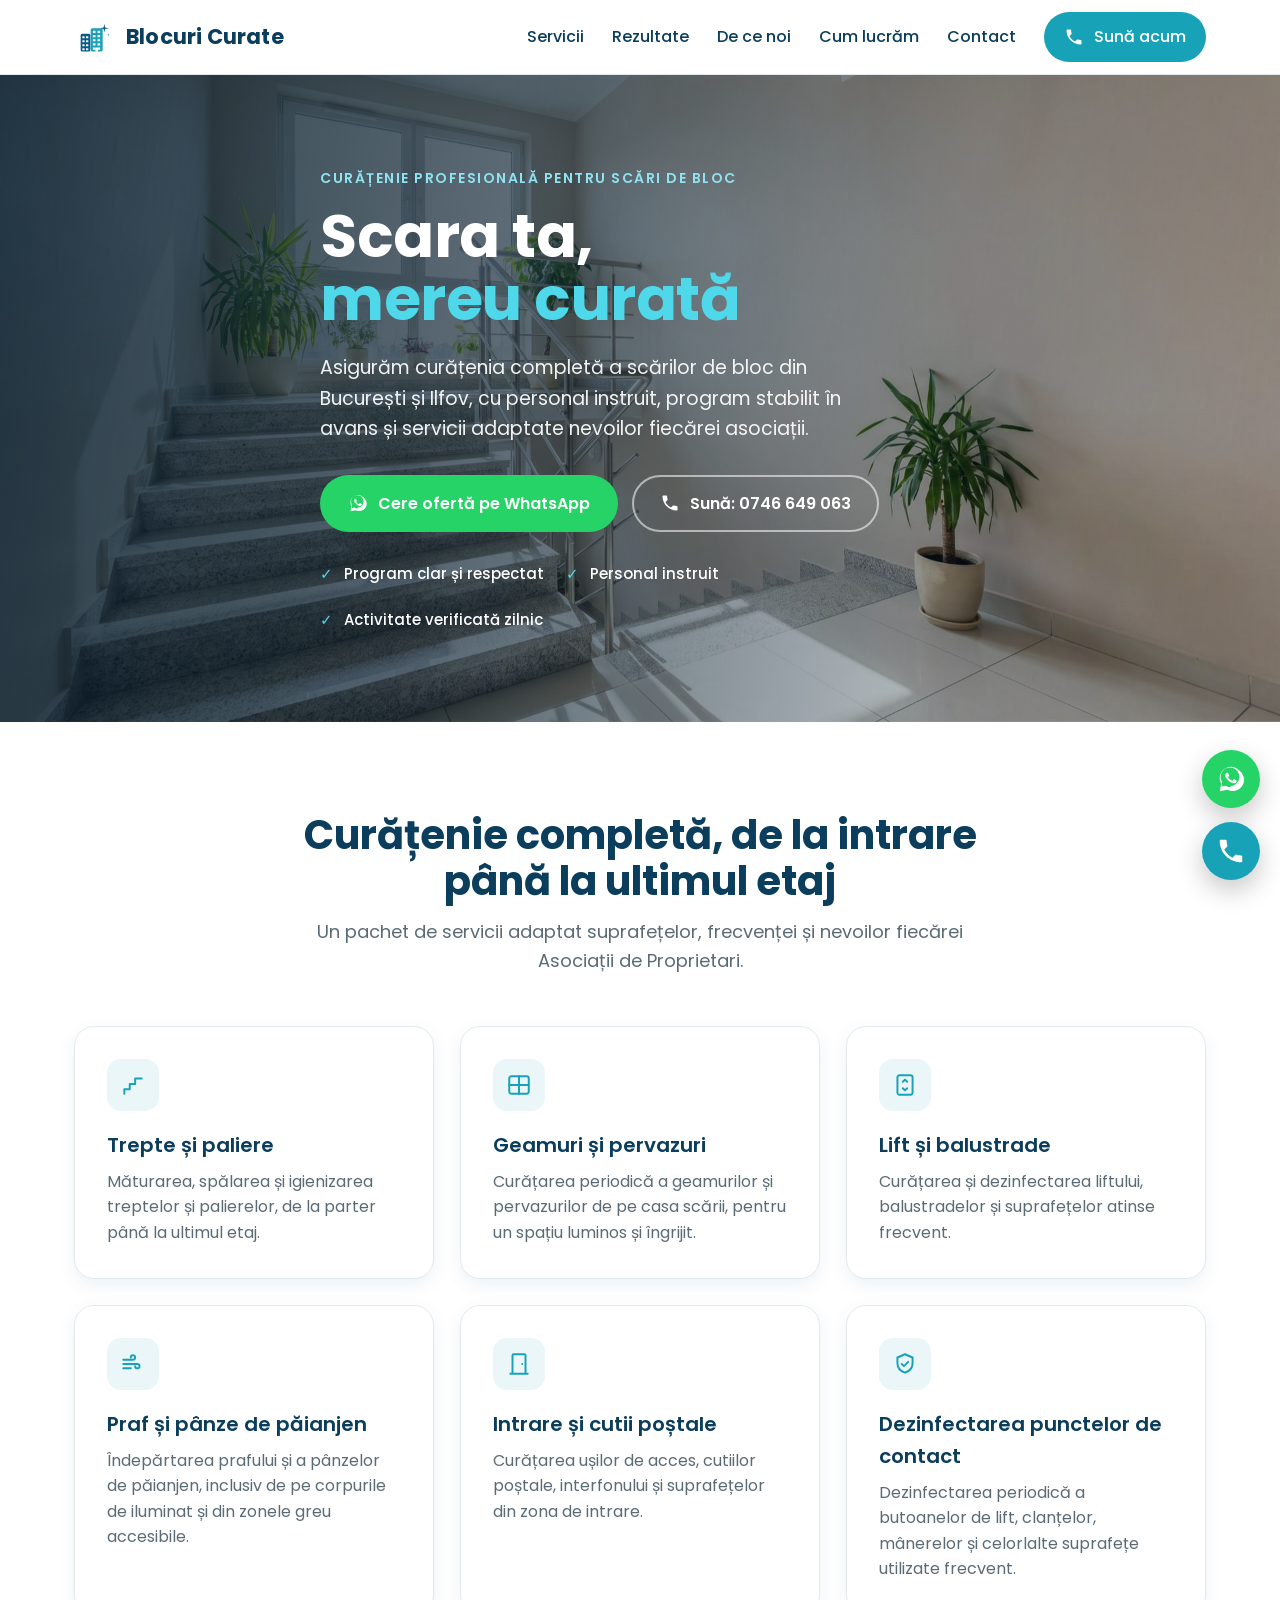
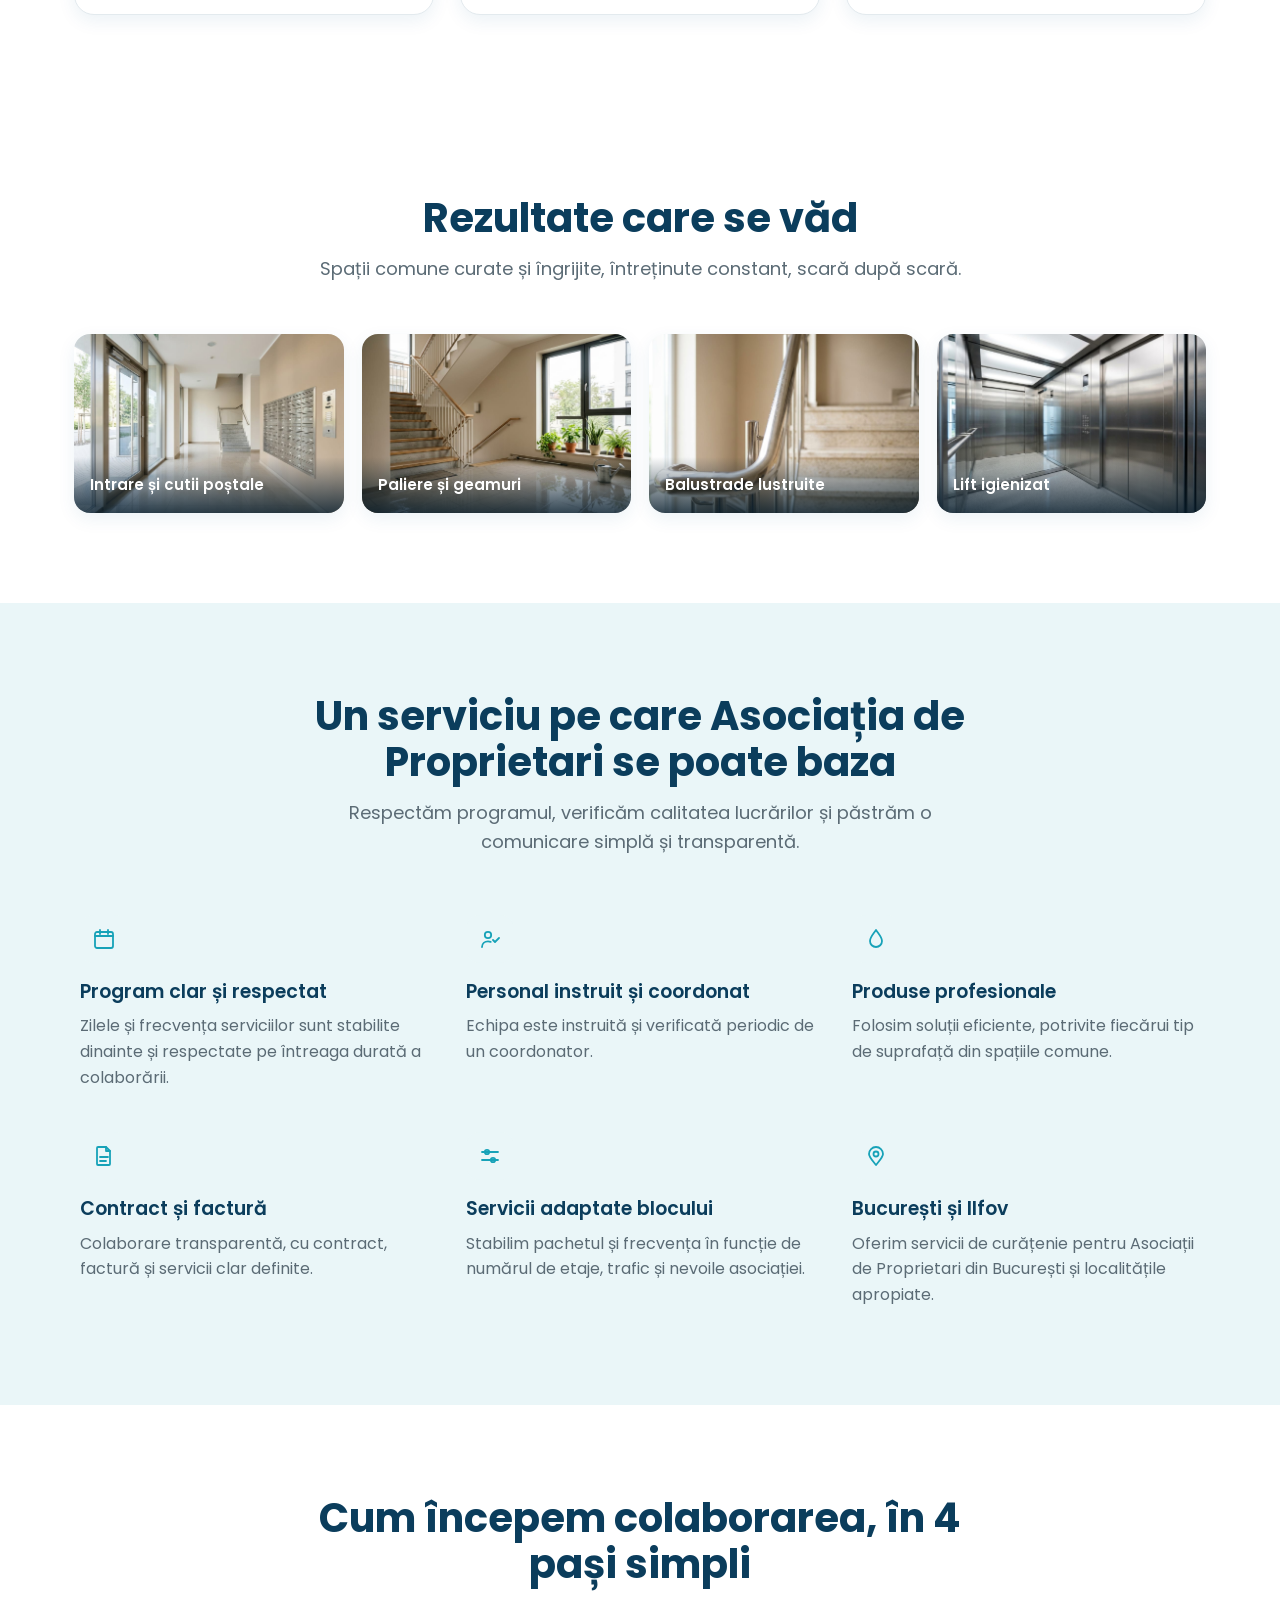
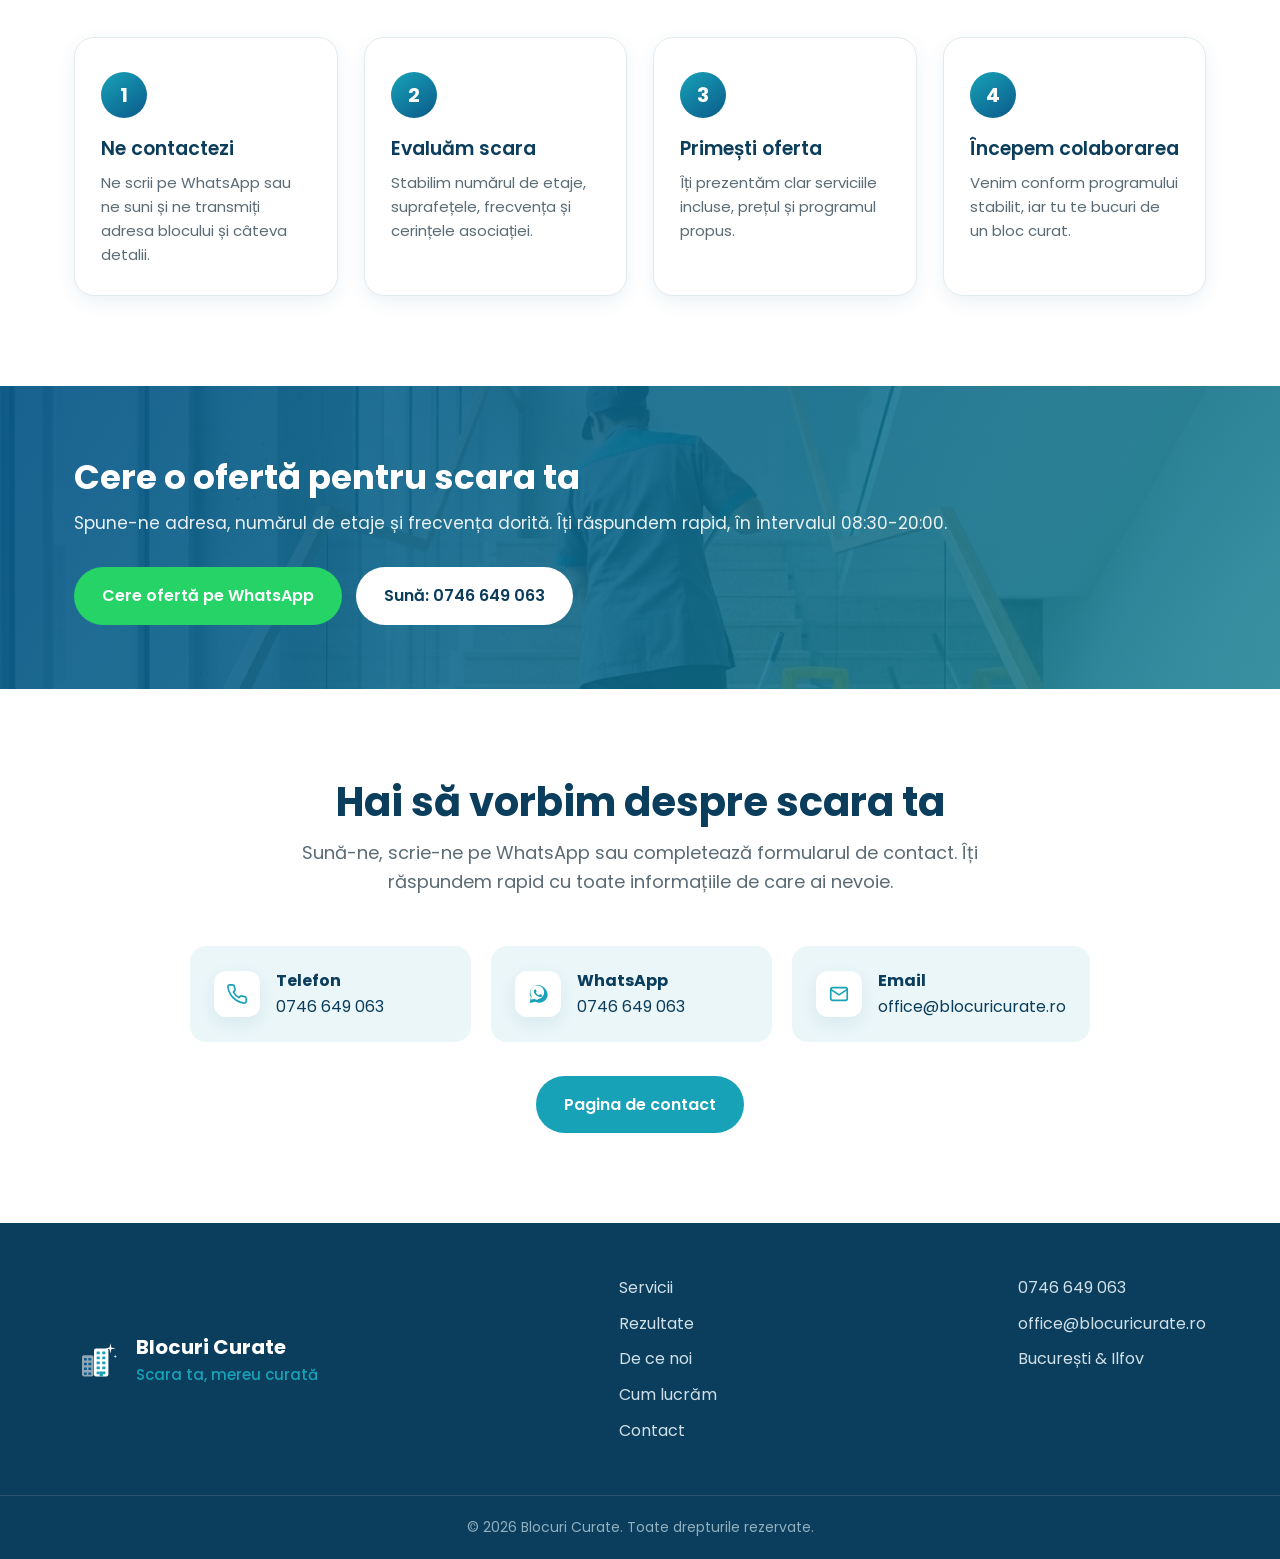
==== commit b1a13f43: "Adaugare imagini foto-realiste + hero foto Hero full-bleed cu imagine reala (miscare Ken Burns, preg" ====
--- a/index.html
+++ b/index.html
@@ -47,6 +47,7 @@
 
     <nav class="nav" id="nav">
       <a href="#servicii">Servicii</a>
+      <a href="#rezultate">Rezultate</a>
       <a href="#de-ce-noi">De ce noi</a>
       <a href="#cum-lucram">Cum lucrăm</a>
       <a href="contact.html">Contact</a>
@@ -64,6 +65,13 @@
 
 <!-- ============ HERO ============ -->
 <section class="hero">
+  <div class="hero-bg" aria-hidden="true">
+    <img src="assets/img/hero.jpg" alt="">
+    <!-- Video hero: decomenteaza cand clipul e gata (assets/img/hero.mp4)
+    <video class="hero-video" autoplay muted loop playsinline poster="assets/img/hero-poster.jpg">
+      <source src="assets/img/hero.mp4" type="video/mp4">
+    </video> -->
+  </div>
   <div class="container hero-inner">
     <div class="hero-copy">
       <span class="eyebrow">Curățenie profesională pentru scări de bloc</span>
@@ -85,15 +93,6 @@
         <li>Activitate verificată zilnic</li>
       </ul>
     </div>
-
-    <div class="hero-visual" aria-hidden="true">
-      <div class="hero-card">
-        <img src="assets/logo-white.svg" alt="" class="hero-mark">
-        <div class="hero-badge badge-1">✓ Trepte și paliere</div>
-        <div class="hero-badge badge-2">✓ Geamuri și lift</div>
-        <div class="hero-badge badge-3">✓ Igienizare</div>
-      </div>
-    </div>
   </div>
 </section>
 
@@ -135,6 +134,22 @@
         <h3>Dezinfectarea punctelor de contact</h3>
         <p>Dezinfectarea periodică a butoanelor de lift, clanțelor, mânerelor și celorlalte suprafețe utilizate frecvent.</p>
       </article>
+    </div>
+  </div>
+</section>
+
+<!-- ============ REZULTATE (galerie) ============ -->
+<section class="section" id="rezultate">
+  <div class="container">
+    <div class="section-head">
+      <h2>Rezultate care se văd</h2>
+      <p>Spații comune curate și îngrijite, întreținute constant, scară după scară.</p>
+    </div>
+    <div class="gallery">
+      <figure class="ph"><img src="assets/img/foto-intrare.jpg" alt="Intrare de bloc curată, cu cutii poștale și podea lucioasă" loading="lazy"><figcaption>Intrare și cutii poștale</figcaption></figure>
+      <figure class="ph"><img src="assets/img/foto-palier.jpg" alt="Palier de bloc curat, cu geam mare și podea proaspăt spălată" loading="lazy"><figcaption>Paliere și geamuri</figcaption></figure>
+      <figure class="ph"><img src="assets/img/foto-balustrada.jpg" alt="Balustradă de inox lustruită pe casa scării" loading="lazy"><figcaption>Balustrade lustruite</figcaption></figure>
+      <figure class="ph"><img src="assets/img/foto-lift.jpg" alt="Interior de lift de bloc curat și igienizat" loading="lazy"><figcaption>Lift igienizat</figcaption></figure>
     </div>
   </div>
 </section>
@@ -227,6 +242,7 @@
     </div>
     <nav class="footer-nav">
       <a href="#servicii">Servicii</a>
+      <a href="#rezultate">Rezultate</a>
       <a href="#de-ce-noi">De ce noi</a>
       <a href="#cum-lucram">Cum lucrăm</a>
       <a href="contact.html">Contact</a>
--- a/styles.css
+++ b/styles.css
@@ -71,33 +71,27 @@
 .menu-toggle{display:none;flex-direction:column;gap:5px;background:none;border:0;cursor:pointer;padding:8px}
 .menu-toggle span{width:26px;height:3px;background:var(--ink);border-radius:3px;transition:.25s}
 
-/* ============ HERO ============ */
-.hero{background:linear-gradient(180deg,var(--mist) 0%,var(--page-bg) 100%);overflow:hidden}
-.hero-inner{display:grid;grid-template-columns:1.05fr .95fr;gap:50px;align-items:center;padding:70px 24px 80px}
-.hero-copy,.hero-visual{min-width:0}
+/* ============ HERO (full-bleed photo/video) ============ */
+.hero{position:relative;overflow:hidden;min-height:640px;display:flex;align-items:center}
+.hero-bg{position:absolute;inset:0;z-index:0}
+.hero-bg img,.hero-bg video{width:100%;height:100%;object-fit:cover;display:block}
+.hero-bg img{animation:kenburns 22s ease-in-out infinite alternate;will-change:transform}
+@keyframes kenburns{from{transform:scale(1.04)}to{transform:scale(1.16)}}
+.hero::after{content:"";position:absolute;inset:0;z-index:1;
+  background:linear-gradient(100deg,rgba(8,30,45,.88) 0%,rgba(8,30,45,.64) 42%,rgba(8,30,45,.34) 70%,rgba(8,30,45,.14) 100%)}
+.hero-inner{position:relative;z-index:2;padding:90px 24px}
+.hero-copy{max-width:640px;min-width:0}
 .eyebrow{display:inline-block;font-weight:600;font-size:14px;letter-spacing:1.5px;text-transform:uppercase;color:var(--teal);margin-bottom:16px}
-.hero h1{font-size:clamp(38px,5.5vw,60px);line-height:1.05;font-weight:700;color:var(--ink);letter-spacing:-.5px}
-.hero h1 .accent{color:var(--teal)}
-.lead{font-size:19px;color:var(--grey);margin:22px 0 30px;max-width:560px}
+.hero .eyebrow{color:#8fe3f0}
+.hero h1{font-size:clamp(38px,5.5vw,60px);line-height:1.05;font-weight:700;color:#fff;letter-spacing:-.5px}
+.hero h1 .accent{color:#4fd8ea}
+.hero .lead{font-size:19px;color:rgba(255,255,255,.92);margin:22px 0 30px;max-width:560px}
 .hero-cta{display:flex;flex-wrap:wrap;gap:14px}
+.hero .btn-outline{color:#fff;border-color:rgba(255,255,255,.55)}
+.hero .btn-outline:hover{border-color:#fff;color:#fff;background:rgba(255,255,255,.10)}
 .hero-trust{list-style:none;display:flex;flex-wrap:wrap;gap:22px;margin-top:30px}
-.hero-trust li{position:relative;padding-left:24px;font-weight:500;color:var(--ink);font-size:15px}
-.hero-trust li::before{content:"✓";position:absolute;left:0;color:var(--teal);font-weight:700}
-
-.hero-visual{display:flex;justify-content:center}
-.hero-card{
-  position:relative;width:min(420px,90%);aspect-ratio:1/1;border-radius:36px;
-  background:linear-gradient(145deg,var(--teal) 0%,var(--blue) 100%);
-  box-shadow:0 30px 60px rgba(11,90,138,.28);display:flex;align-items:center;justify-content:center;
-}
-.hero-mark{width:52%}
-.hero-badge{
-  position:absolute;background:var(--surface);color:var(--ink);font-weight:600;font-size:15px;
-  padding:10px 16px;border-radius:50px;box-shadow:var(--shadow-sm);white-space:nowrap;
-}
-.badge-1{top:8%;left:-6%}
-.badge-2{top:46%;right:-8%}
-.badge-3{bottom:8%;left:2%}
+.hero-trust li{position:relative;padding-left:24px;font-weight:500;color:#fff;font-size:15px}
+.hero-trust li::before{content:"✓";position:absolute;left:0;color:#4fd8ea;font-weight:700}
 
 /* ============ SECTIONS ============ */
 .section{padding:90px 0}
@@ -131,8 +125,18 @@
 .step p{color:var(--grey);font-size:15px}
 
 /* ============ CTA BAND ============ */
-.cta-band{background:linear-gradient(135deg,var(--blue) 0%,var(--teal) 100%);color:#fff}
-.cta-inner{display:flex;align-items:center;justify-content:space-between;gap:30px;padding:56px 24px;flex-wrap:wrap}
+.cta-band{position:relative;color:#fff;overflow:hidden;background:#0b3d5c center/cover no-repeat;background-image:url(assets/img/foto-curatenie.jpg);background-position:center 30%}
+.cta-band::before{content:"";position:absolute;inset:0;background:linear-gradient(120deg,rgba(11,90,138,.94) 0%,rgba(14,124,143,.80) 100%)}
+.cta-inner{position:relative;z-index:1;display:flex;align-items:center;justify-content:space-between;gap:30px;padding:64px 24px;flex-wrap:wrap}
+
+/* ============ GALLERY (Rezultate) ============ */
+.gallery{display:grid;grid-template-columns:repeat(4,1fr);gap:18px}
+.ph{position:relative;border-radius:16px;overflow:hidden;aspect-ratio:3/2;box-shadow:var(--shadow-sm);margin:0}
+.ph img{width:100%;height:100%;object-fit:cover;transition:transform .5s ease}
+.ph:hover img{transform:scale(1.06)}
+.ph figcaption{position:absolute;left:0;right:0;bottom:0;padding:16px;color:#fff;font-weight:600;font-size:15px;
+  background:linear-gradient(to top,rgba(8,30,45,.82),rgba(8,30,45,0))}
+@media (max-width:900px){.gallery{grid-template-columns:repeat(2,1fr)}}
 .cta-band h2{font-size:clamp(24px,3vw,34px);font-weight:700}
 .cta-band p{opacity:.9;margin-top:6px;font-size:17px}
 .cta-actions{display:flex;gap:14px;flex-wrap:wrap}
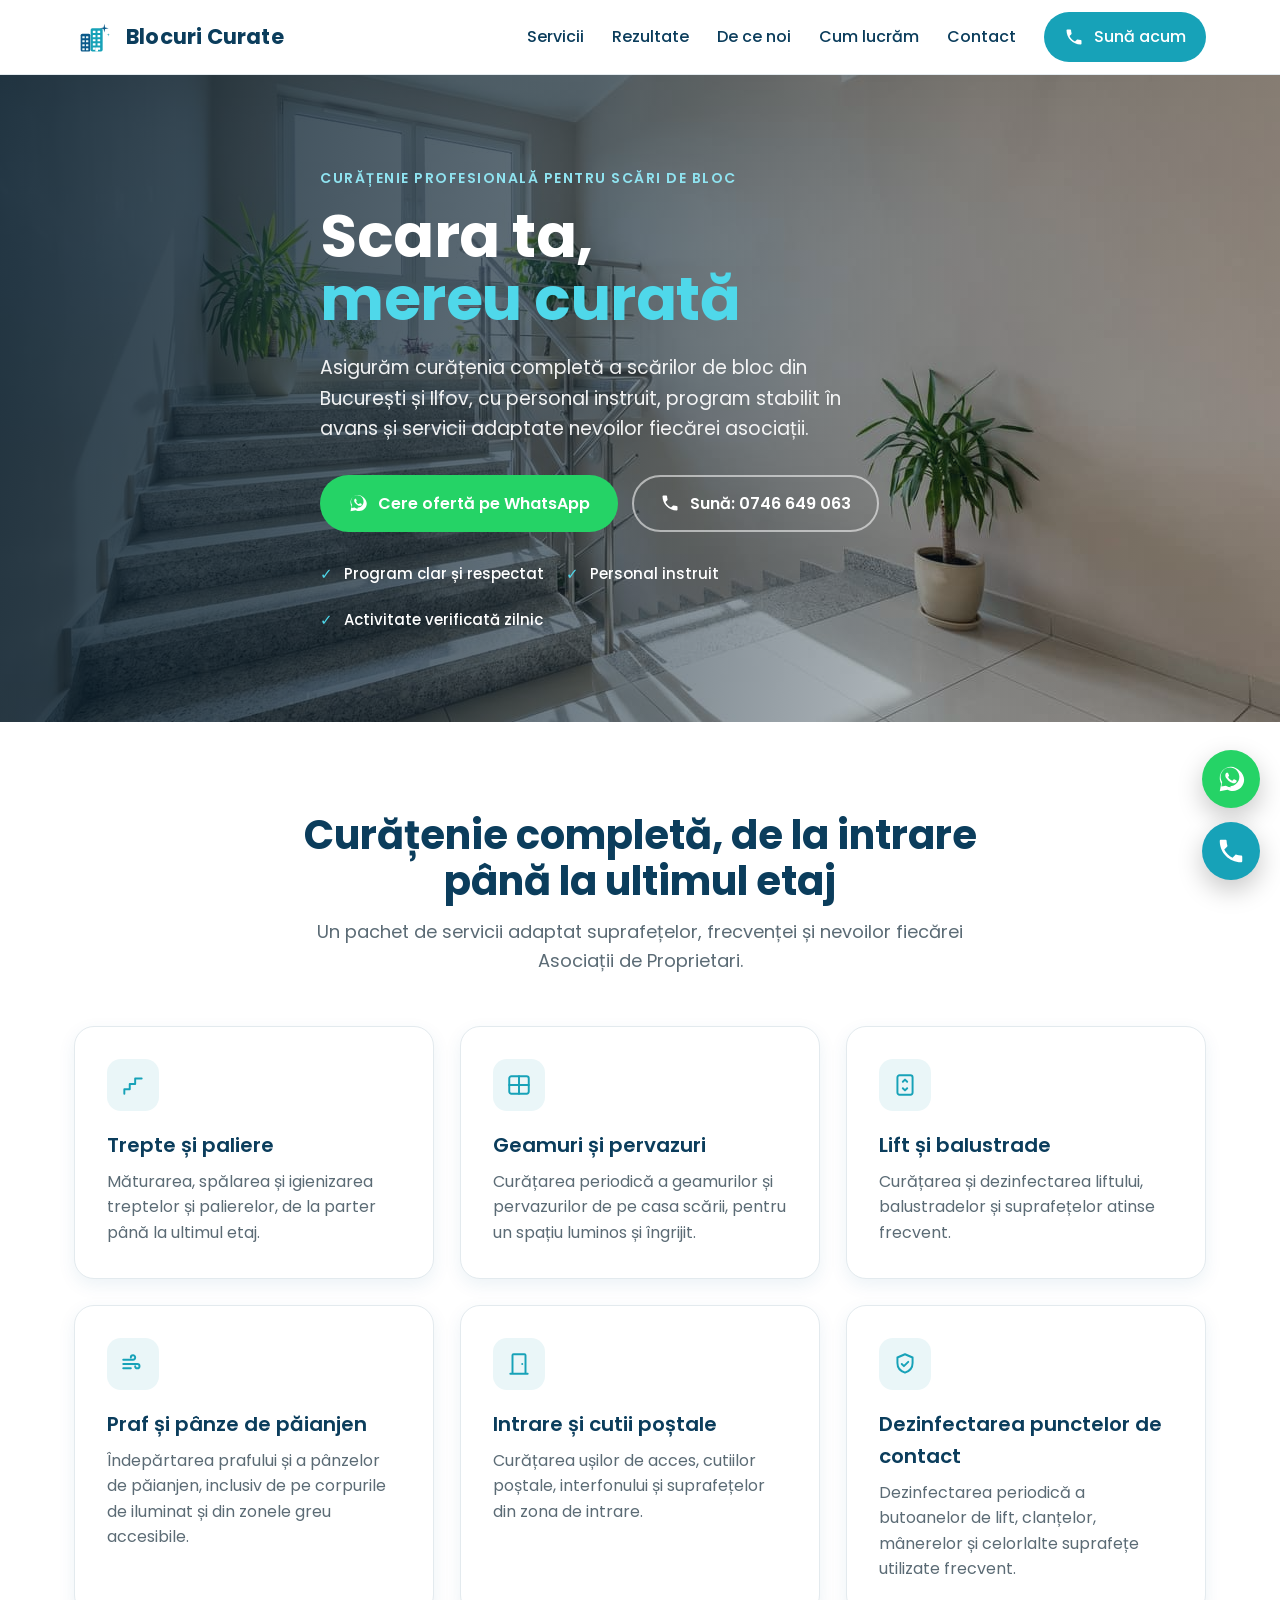
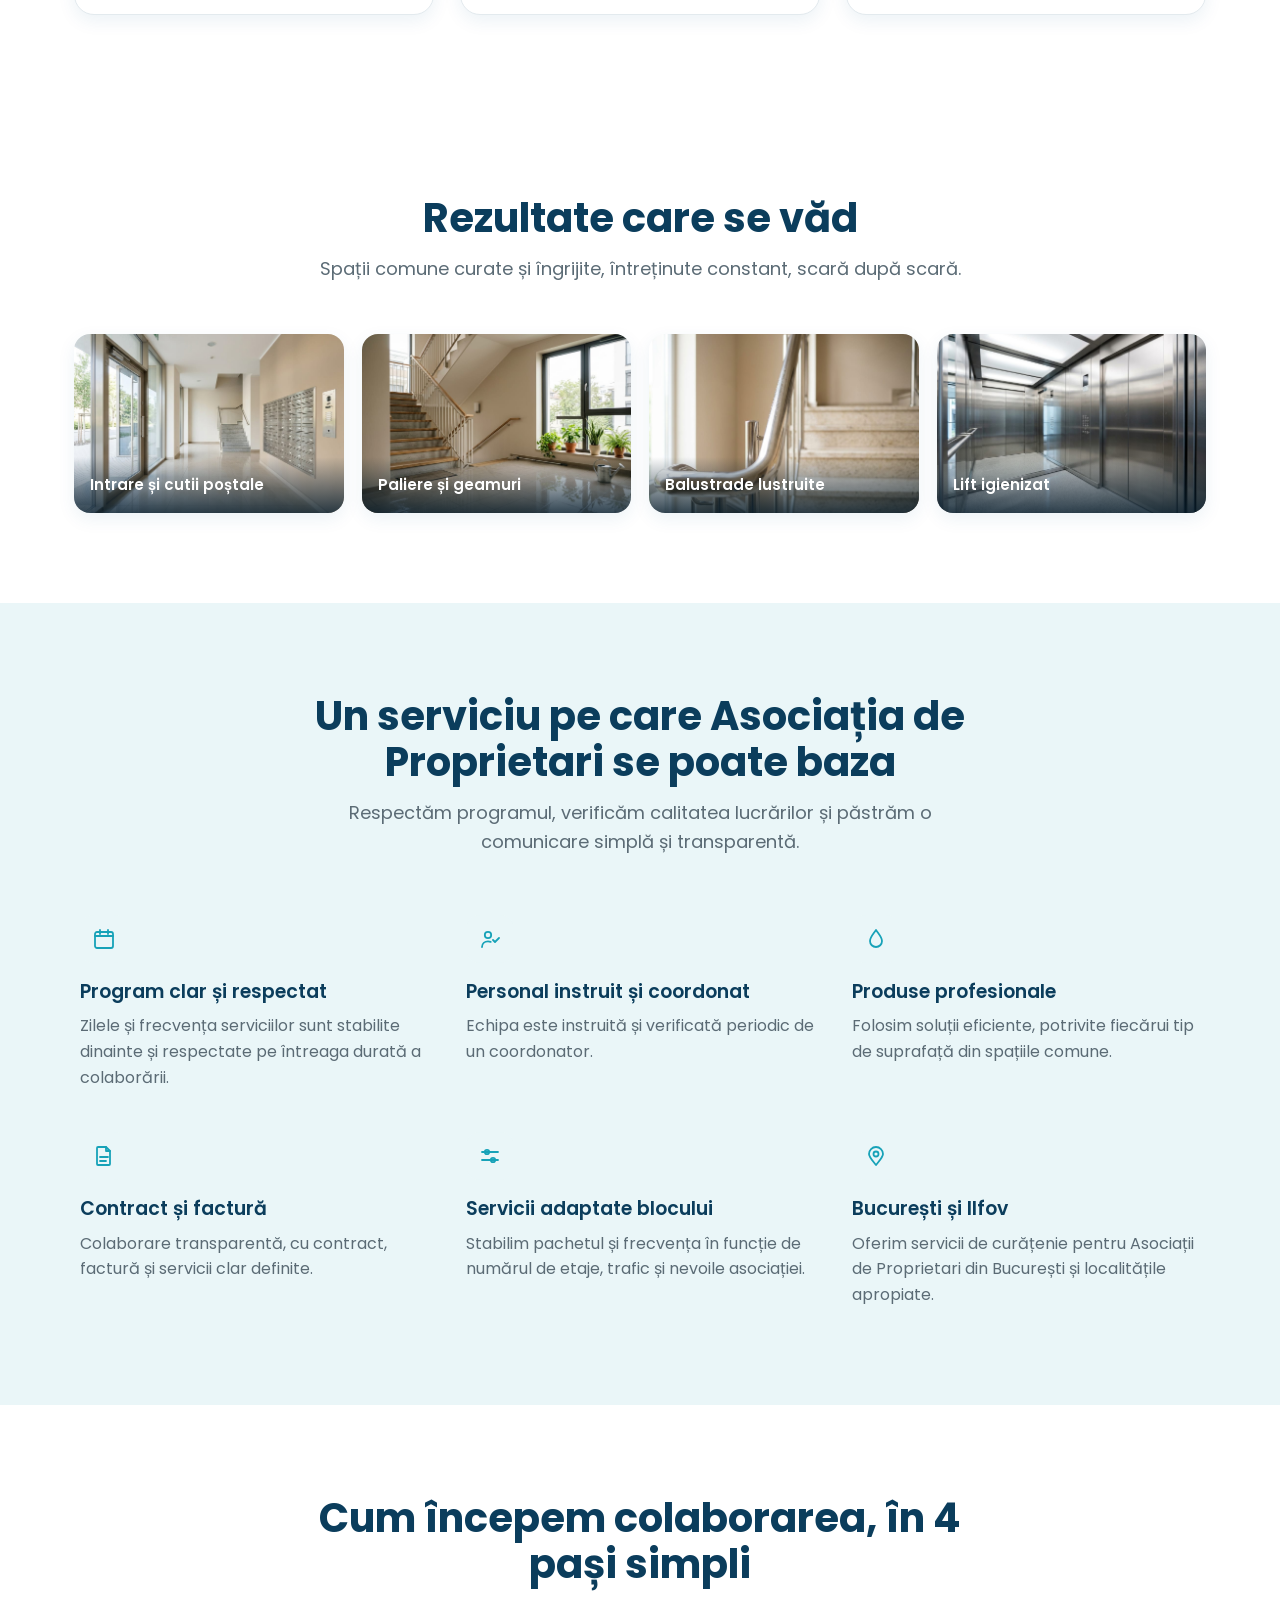
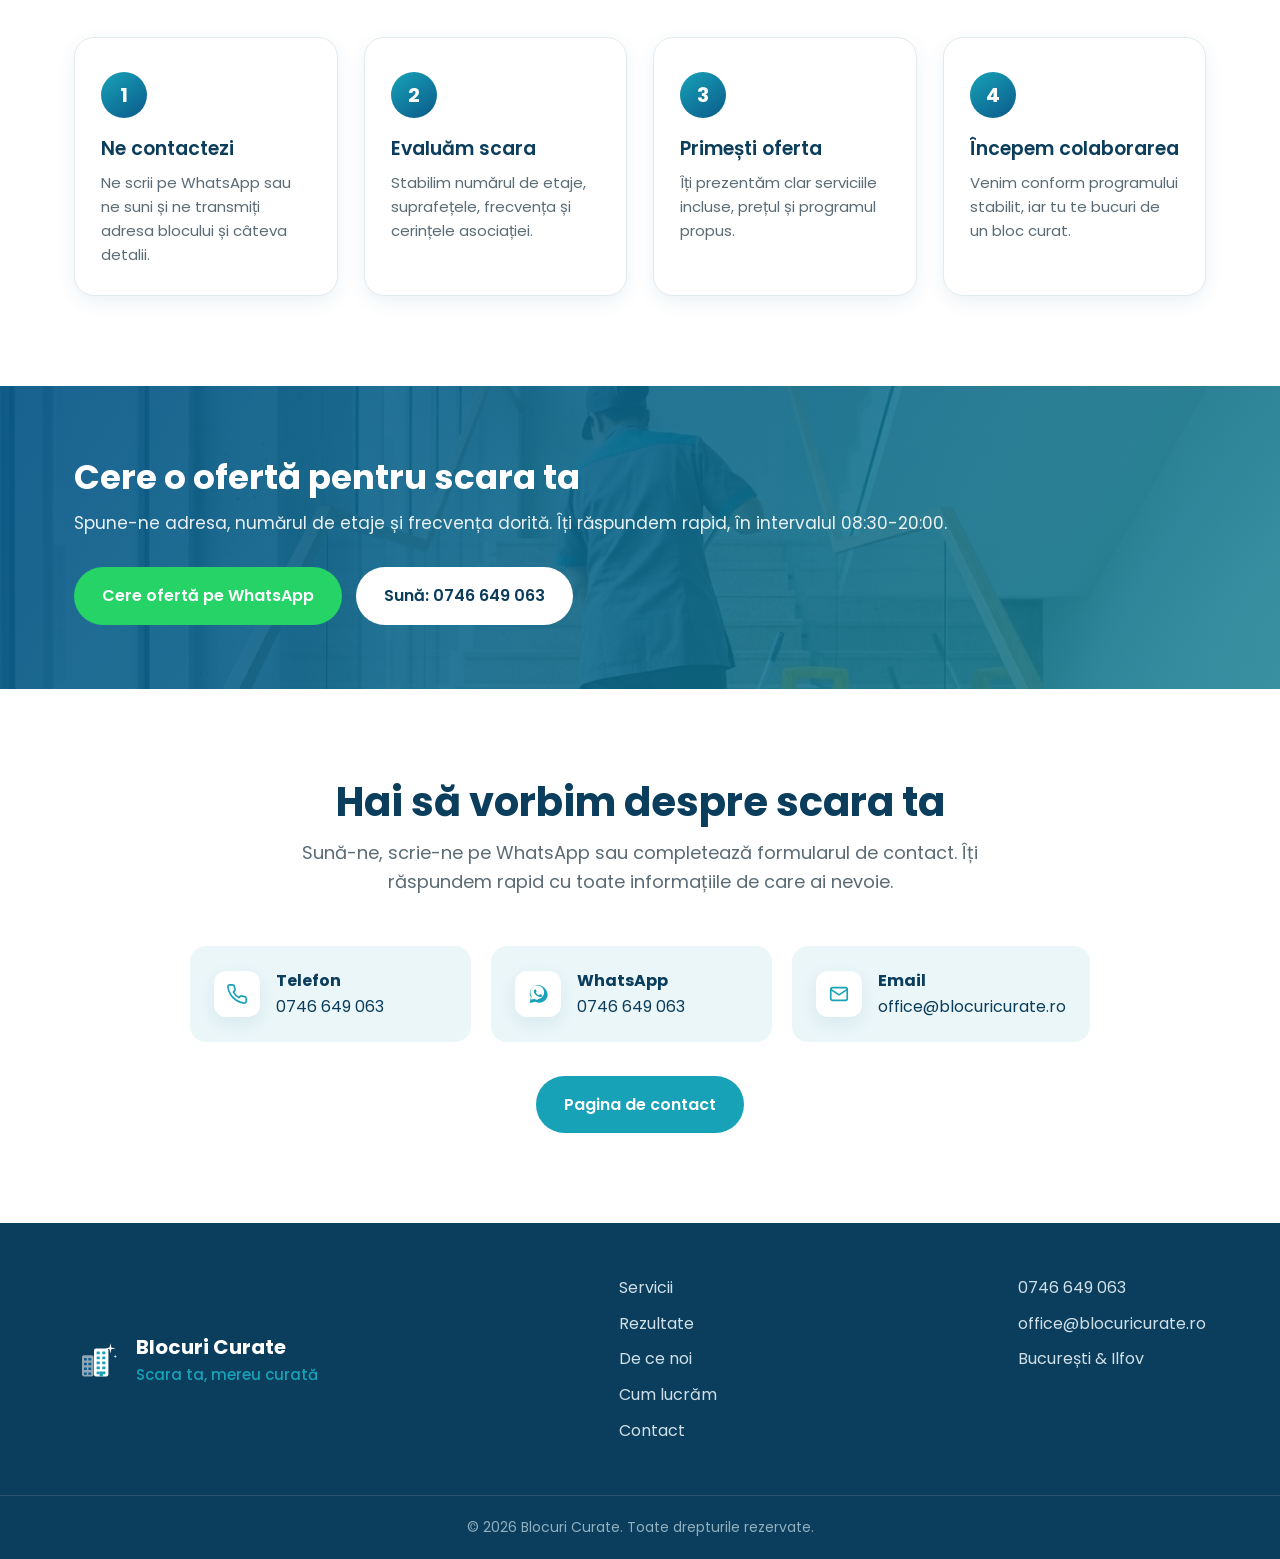
==== commit 2ff1c733: "Hero video (montaj foto animat cu ffmpeg, fara AI) Video de hero real generat din fotografii: 4 cadr" ====
--- a/index.html
+++ b/index.html
@@ -67,10 +67,9 @@
 <section class="hero">
   <div class="hero-bg" aria-hidden="true">
     <img src="assets/img/hero.jpg" alt="">
-    <!-- Video hero: decomenteaza cand clipul e gata (assets/img/hero.mp4)
-    <video class="hero-video" autoplay muted loop playsinline poster="assets/img/hero-poster.jpg">
+    <video class="hero-video" autoplay muted loop playsinline preload="auto" poster="assets/img/hero-poster.jpg">
       <source src="assets/img/hero.mp4" type="video/mp4">
-    </video> -->
+    </video>
   </div>
   <div class="container hero-inner">
     <div class="hero-copy">
--- a/styles.css
+++ b/styles.css
@@ -74,7 +74,7 @@
 /* ============ HERO (full-bleed photo/video) ============ */
 .hero{position:relative;overflow:hidden;min-height:640px;display:flex;align-items:center}
 .hero-bg{position:absolute;inset:0;z-index:0}
-.hero-bg img,.hero-bg video{width:100%;height:100%;object-fit:cover;display:block}
+.hero-bg img,.hero-bg video{position:absolute;inset:0;width:100%;height:100%;object-fit:cover;display:block}
 .hero-bg img{animation:kenburns 22s ease-in-out infinite alternate;will-change:transform}
 @keyframes kenburns{from{transform:scale(1.04)}to{transform:scale(1.16)}}
 .hero::after{content:"";position:absolute;inset:0;z-index:1;
@@ -244,4 +244,5 @@
   html{scroll-behavior:auto}
   .reveal{opacity:1!important;transform:none!important}
   .fab-wa{animation:none!important}
-}
+  .hero-video{display:none!important}
+}
